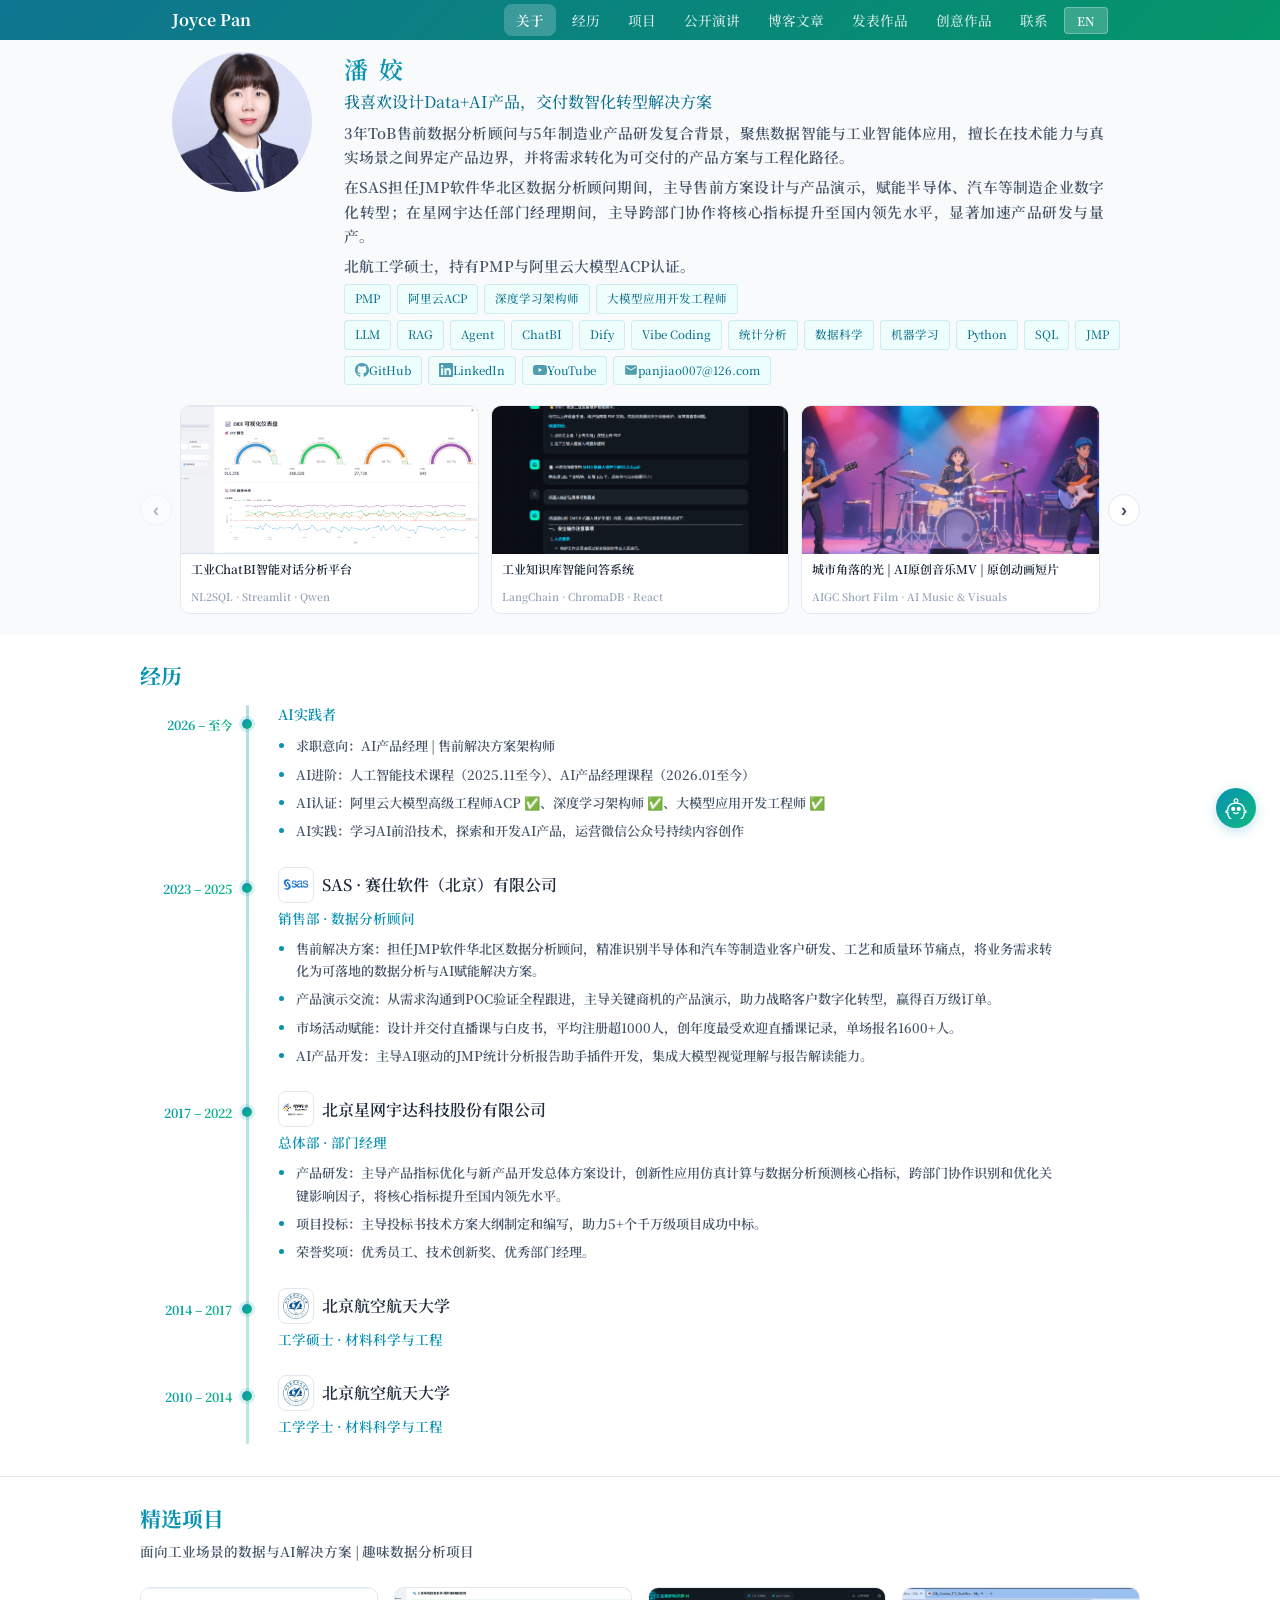
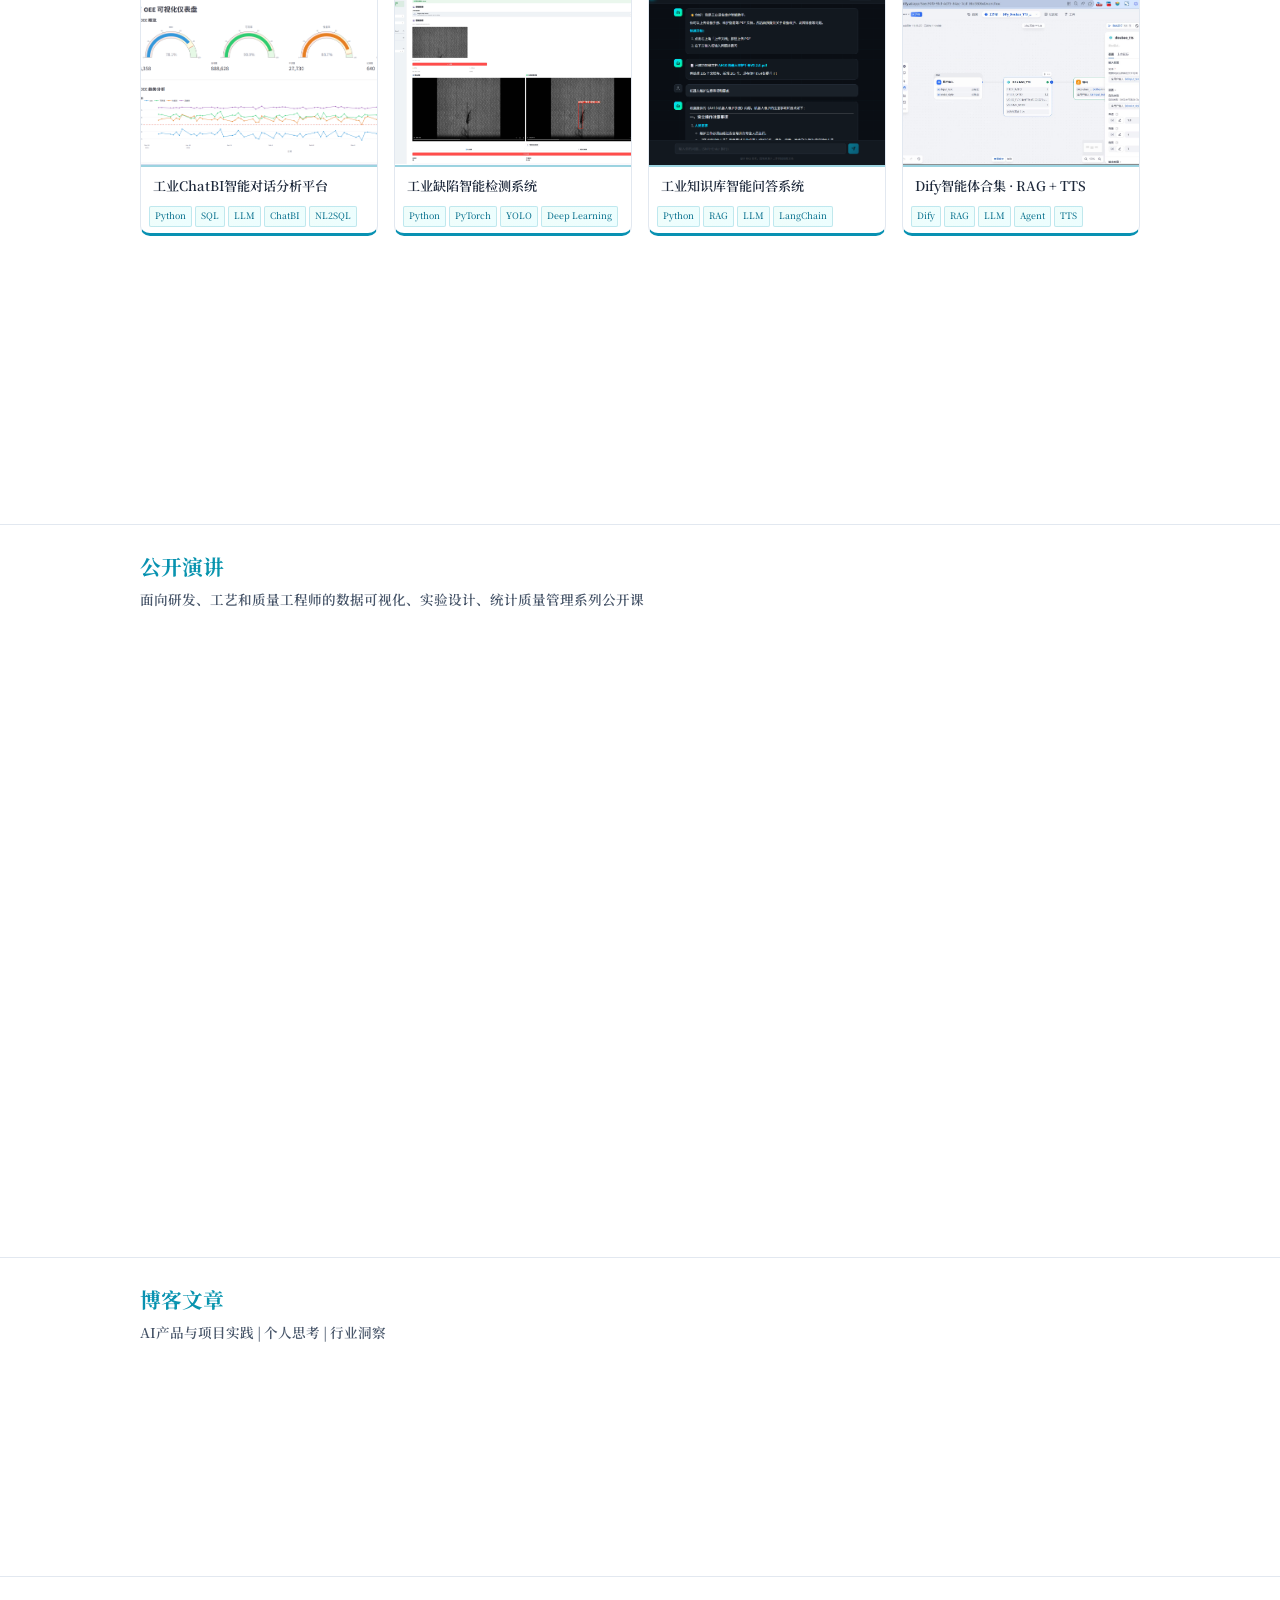
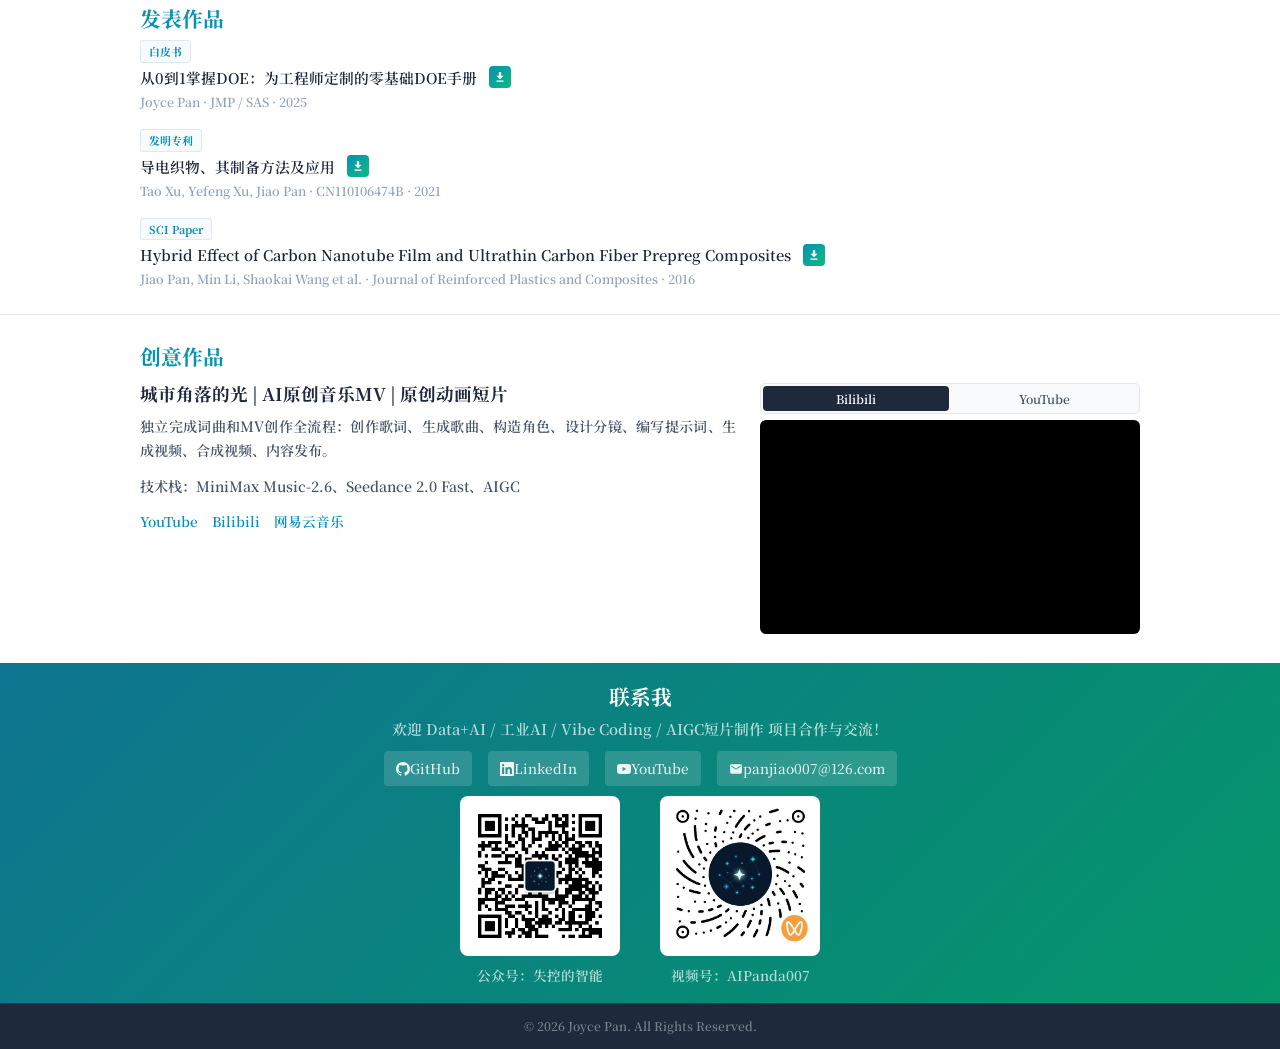
==== index.html @ 64d2dc86 "V5.5" ====
<!DOCTYPE html>
<html lang="zh-CN">
<head>
  <meta charset="UTF-8">
  <meta name="viewport" content="width=device-width, initial-scale=1.0">
  <title>Joyce Pan | Data + AI Portfolio</title>
  <meta name="description" content="Joyce Pan - Data + AI Engineer with expertise in industrial AI, machine learning, deep learning, and LLM applications.">
  <link rel="icon" type="image/svg+xml" href="images/uploads/logos/favicon.svg">
  <link rel="preconnect" href="https://fonts.googleapis.com">
  <link rel="preconnect" href="https://fonts.gstatic.com" crossorigin>
  <link href="https://fonts.googleapis.com/css2?family=Noto+Serif+SC:wght@600;700;900&display=swap" rel="stylesheet">
  <link rel="stylesheet" href="style.css">
</head>
<body>

<!-- ===== NAVIGATION ===== -->
<nav class="nav" id="nav">
  <div class="nav-inner">
    <a href="#" class="nav-logo">Joyce Pan</a>
    <ul class="nav-links" id="navLinks">
      <li><a href="#about" data-en="About" data-zh="关于">About</a></li>
      <li><a href="#experience" data-en="Experience" data-zh="经历">Experience</a></li>
      <li><a href="#projects" data-en="Projects" data-zh="项目">Projects</a></li>
      <li><a href="#talks" data-en="Talks" data-zh="公开演讲">Talks</a></li>
      <li><a href="#blog" data-en="Blog" data-zh="博客文章">Blog</a></li>
      <li><a href="#publications" data-en="Publications" data-zh="发表作品">Publications</a></li>
      <li><a href="#creative" data-en="Creative" data-zh="创意作品">Creative</a></li>
      <li><a href="#contact" data-en="Contact" data-zh="联系">Contact</a></li>
      <li><button class="lang-toggle" id="langToggle" onclick="toggleLang()">EN</button></li>
    </ul>
    <button class="mobile-menu-btn" id="mobileMenuBtn" onclick="toggleMenu()">
      <svg viewBox="0 0 24 24" fill="none" stroke="currentColor" stroke-width="2"><path d="M3 12h18M3 6h18M3 18h18"/></svg>
    </button>
  </div>
</nav>

<!-- ===== HERO ===== -->
<section class="hero" id="about">
  <div class="hero-inner" id="hero-content">
    <!-- Dynamically rendered from data/profile.json -->
  </div>
</section>

<!-- ===== HIGHLIGHT CAROUSEL ===== -->
<section class="carousel-section">
  <div class="carousel-wrapper" id="carousel">
    <button class="carousel-arrow carousel-prev" id="carouselPrev">‹</button>
    <div class="carousel-viewport">
      <div class="carousel-track" id="carouselTrack">
        <!-- Dynamically rendered from data/carousel.json -->
      </div>
    </div>
    <button class="carousel-arrow carousel-next" id="carouselNext">›</button>
  </div>
</section>

<!-- ===== EXPERIENCE ===== -->
<section class="section" id="experience">
  <div class="section-inner">
    <h2 class="section-title fade-in" data-en="Experience" data-zh="经历">Experience</h2>
    <div class="exp-list" id="experience-list">
      <!-- Dynamically rendered from data/experience.json -->
    </div>
  </div>
</section>

<!-- ===== FEATURED PROJECTS ===== -->
<section class="section" id="projects">
  <div class="section-inner">
    <h2 class="section-title fade-in" data-en="Featured Projects" data-zh="精选项目">Featured Projects</h2>
    <p class="section-subtitle fade-in" data-en="Data & AI solutions for industrial applications | Fun data analysis projects" data-zh="面向工业场景的数据与AI解决方案 | 趣味数据分析项目">面向工业场景的数据与AI解决方案 | 趣味数据分析项目</p>

    <div id="projects-grid">
      <!-- Dynamically rendered from data/projects.json -->
    </div>
  </div>
</section>

<!-- ===== TALKS ===== -->
<section class="section" id="talks">
  <div class="section-inner">
    <h2 class="section-title fade-in" data-en="Talks & Webinars" data-zh="公开演讲">Talks &amp; Webinars</h2>
    <p class="section-subtitle fade-in" data-en="DOE & SQM webinar series for R&D, process and quality engineers" data-zh="面向研发、工艺和质量工程师的数据可视化、实验设计、统计质量管理系列公开课">DOE &amp; SQM webinar series for R&D, process and quality engineers</p>

    <div id="talks-grid">
      <!-- Dynamically rendered from data/talks.json -->
    </div>
  </div>
</section>

<!-- ===== BLOG ===== -->
<section class="section" id="blog">
  <div class="section-inner">
    <h2 class="section-title fade-in" data-en="Blog & Articles" data-zh="博客文章">Blog &amp; Articles</h2>
    <p class="section-subtitle fade-in" data-en="AI product/project practice, personal reflections and industry insights" data-zh="AI产品与项目实践 | 个人思考 | 行业洞察">AI产品与项目实践 | 个人思考 | 行业洞察</p>

    <div id="blogs-grid">
      <!-- Dynamically rendered from data/blogs.json -->
    </div>
  </div>
</section>

<!-- ===== PUBLICATIONS ===== -->
<section class="section" id="publications">
  <div class="section-inner">
    <h2 class="section-title fade-in" data-en="Publications" data-zh="发表作品">Publications</h2>
    <div class="pub-list fade-in">
      <div class="pub-item">
        <span class="pub-type" data-en="White Paper" data-zh="白皮书">White Paper</span>
        <div class="pub-title-row">
          <a href="https://www.jmp.com/zh-hans/resources/white-papers/doe-from-zero-for-engineers" target="_blank" data-en="DOE Zero-to-One Guide for Engineers" data-zh="从0到1掌握DOE：为工程师定制的零基础DOE手册">DOE Zero-to-One Guide for Engineers</a>
          <a href="publications/工程师的DOE零基础指南-实验设计赋能研发创新与工艺优化.pdf" download class="pub-download" title="Download PDF"><svg viewBox="0 0 24 24" width="14" height="14" fill="currentColor"><path d="M12 16l-6-6h4V4h4v6h4l-6 6zm-6 2h12v2H6v-2z"/></svg></a>
        </div>
        <span class="pub-meta">Joyce Pan &middot; JMP / SAS &middot; 2025</span>
      </div>
      <div class="pub-item">
        <span class="pub-type" data-en="Invention Patent" data-zh="发明专利">Invention Patent</span>
        <div class="pub-title-row">
          <a href="https://patents.google.com/patent/CN110106474B/en" target="_blank" data-en="Conductive Fabric, Preparation Method and Application" data-zh="导电织物、其制备方法及应用">Conductive Fabric, Preparation Method and Application</a>
          <a href="publications/导电织物专利-2019104980463-CN 110106474 B .pdf" download class="pub-download" title="Download PDF"><svg viewBox="0 0 24 24" width="14" height="14" fill="currentColor"><path d="M12 16l-6-6h4V4h4v6h4l-6 6zm-6 2h12v2H6v-2z"/></svg></a>
        </div>
        <span class="pub-meta">Tao Xu, Yefeng Xu, Jiao Pan &middot; CN110106474B &middot; 2021</span>
      </div>
      <div class="pub-item">
        <span class="pub-type">SCI Paper</span>
        <div class="pub-title-row">
          <a href="https://journals.sagepub.com/doi/10.1177/0731684416684020" target="_blank">Hybrid Effect of Carbon Nanotube Film and Ultrathin Carbon Fiber Prepreg Composites</a>
          <a href="publications/Hybrid effect of carbon nanotube film and ultrathin carbon fiber prepreg composites.pdf" download class="pub-download" title="Download PDF"><svg viewBox="0 0 24 24" width="14" height="14" fill="currentColor"><path d="M12 16l-6-6h4V4h4v6h4l-6 6zm-6 2h12v2H6v-2z"/></svg></a>
        </div>
        <span class="pub-meta">Jiao Pan, Min Li, Shaokai Wang et al. &middot; Journal of Reinforced Plastics and Composites &middot; 2016</span>
      </div>
    </div>
  </div>
</section>

<!-- ===== CREATIVE ===== -->
<section class="section" id="creative">
  <div class="section-inner">
    <h2 class="section-title fade-in" data-en="Creative Work" data-zh="创意作品">Creative Work</h2>
    <div class="creative-card fade-in">
      <div class="creative-text">
        <h3 data-en="Light Everywhere | AIGC Original Short Film" data-zh="城市角落的光 | AI原创音乐MV | 原创动画短片">Light Everywhere | AIGC Original Short Film</h3>
        <p data-en="Independently completed the entire songwriting and music video production pipeline: lyrics creation, song generation, character design, storyboard, prompt engineering, video generation, compositing, and publishing." data-zh="独立完成词曲和MV创作全流程：创作歌词、生成歌曲、构造角色、设计分镜、编写提示词、生成视频、合成视频、内容发布。">Independently completed the entire songwriting and music video production pipeline: lyrics creation, song generation, character design, storyboard, prompt engineering, video generation, compositing, and publishing.</p>
        <p class="creative-tech" data-en="Tech: MiniMax Music-2.6, Seedance 2.0 Fast, AIGC" data-zh="技术栈：MiniMax Music-2.6、Seedance 2.0 Fast、AIGC">Tech: MiniMax Music-2.6, Seedance 2.0 Fast, AIGC</p>
        <div class="creative-links">
          <a href="https://www.youtube.com/watch?v=OMIchR2C6qs" target="_blank">YouTube</a>
          <a href="https://www.bilibili.com/video/BV1pyofB2Ebe/" target="_blank">Bilibili</a>
          <a href="https://music.163.com/#/song?id=3376108932" target="_blank" data-en="NetEase Music" data-zh="网易云音乐">NetEase Music</a>
        </div>
        <div class="music-player">
          <iframe frameborder="no" border="0" marginwidth="0" marginheight="0" width="330" height="86" src="https://music.163.com/outchain/player?type=2&id=3376108932&auto=0&height=66"></iframe>
        </div>
      </div>
      <div class="creative-video">
        <div class="video-switch">
          <button class="video-switch-btn active" onclick="switchVideo('bilibili')">Bilibili</button>
          <button class="video-switch-btn" onclick="switchVideo('youtube')">YouTube</button>
        </div>
        <div class="video-container" id="videoContainer">
          <iframe id="videoFrame" src="https://player.bilibili.com/player.html?bvid=BV1pyofB2Ebe&autoplay=0" title="Light Everywhere" referrerpolicy="strict-origin-when-cross-origin" allow="accelerometer; autoplay; clipboard-write; encrypted-media; gyroscope; picture-in-picture" allowfullscreen loading="lazy" sandbox="allow-scripts allow-same-origin allow-popups allow-presentation"></iframe>
        </div>
      </div>
    </div>
  </div>
</section>

<!-- ===== CONTACT ===== -->
<section class="contact-section" id="contact">
  <div class="contact-inner fade-in" id="contact-content">
    <!-- Dynamically rendered from data/contact.json -->
  </div>
</section>

<footer class="footer">
  <p>© 2026 Joyce Pan. All Rights Reserved.</p>
</footer>

<!-- Back to Top Button -->
<button class="back-to-top" id="backToTop" onclick="window.scrollTo({top: 0, behavior: 'smooth'})">
  <svg viewBox="0 0 24 24" width="24" height="24" fill="none" stroke="currentColor" stroke-width="2"><path d="M18 15l-6-6-6 6"/></svg>
</button>

<!-- AI Chat Widget -->
<div class="ai-chat-widget" id="aiChatWidget" style="display:none;">
  <button class="ai-chat-toggle" id="aiChatToggle" onclick="toggleAIChat()" title="Ask Joyce's AI Assistant">
    <svg class="ai-icon-open" viewBox="0 0 24 24" width="22" height="22" fill="none" stroke="currentColor" stroke-width="1.5">
      <path d="M12 2a2 2 0 012 2c0 .74-.4 1.39-1 1.73V7h1a7 7 0 017 7v1h1a1 1 0 110 2h-1v1a7 7 0 01-7 7h-1v1a1 1 0 11-2 0v-1h-1a7 7 0 01-7-7v-1H2a1 1 0 110-2h1v-1a7 7 0 017-7h1V5.73c-.6-.34-1-.99-1-1.73a2 2 0 012-2z"/>
      <circle cx="9" cy="13" r="1.5" fill="currentColor"/>
      <circle cx="15" cy="13" r="1.5" fill="currentColor"/>
      <path d="M9 17c.83.67 2 1 3 1s2.17-.33 3-1"/>
    </svg>
    <svg class="ai-icon-close" viewBox="0 0 24 24" width="22" height="22" fill="none" stroke="currentColor" stroke-width="2">
      <path d="M18 6L6 18M6 6l12 12"/>
    </svg>
  </button>
  <div class="ai-chat-window" id="aiChatWindow">
    <div class="ai-chat-header">
      <div class="ai-chat-title">
        <svg viewBox="0 0 24 24" width="20" height="20" fill="none" stroke="currentColor" stroke-width="1.5">
          <path d="M12 2a2 2 0 012 2c0 .74-.4 1.39-1 1.73V7h1a7 7 0 017 7v1h1a1 1 0 110 2h-1v1a7 7 0 01-7 7h-1v1a1 1 0 11-2 0v-1h-1a7 7 0 01-7-7v-1H2a1 1 0 110-2h1v-1a7 7 0 017-7h1V5.73c-.6-.34-1-.99-1-1.73a2 2 0 012-2z"/>
          <circle cx="9" cy="13" r="1.5" fill="currentColor"/>
          <circle cx="15" cy="13" r="1.5" fill="currentColor"/>
          <path d="M9 17c.83.67 2 1 3 1s2.17-.33 3-1"/>
        </svg>
        <span data-en="Joyce's AI Assistant" data-zh="Joyce AI 助手">Joyce AI 助手</span>
      </div>
      <button class="ai-chat-close" onclick="toggleAIChat()">
        <svg viewBox="0 0 24 24" width="18" height="18" fill="none" stroke="currentColor" stroke-width="2">
          <path d="M18 6L6 18M6 6l12 12"/>
        </svg>
      </button>
    </div>
    <div class="ai-chat-body" id="aiChatBody">
      <div class="ai-chat-placeholder" id="aiChatPlaceholder">
        <div class="ai-chat-loading">
          <div class="ai-loading-dots">
            <span></span><span></span><span></span>
          </div>
          <p data-en="Loading AI Assistant..." data-zh="正在加载 AI 助手...">正在加载 AI 助手...</p>
        </div>
      </div>
    </div>
  </div>
</div>

<script src="script.js"></script>
</body>
</html>
---- style.css ----
:root {
  --primary: #0891b2;
  --primary-dark: #0e7490;
  --accent: #10b981;
  --gradient: linear-gradient(135deg, #0891b2 0%, #10b981 100%);
  --gradient-subtle: linear-gradient(135deg, #f0fdfa 0%, #ecfeff 100%);
  --text: #1e293b;
  --text-secondary: #475569;
  --text-light: #94a3b8;
  --bg: #fff;
  --bg-alt: #f8fafc;
  --border: #e2e8f0;
  --radius: 10px;
  --transition: 0.25s ease;
  --max-w: 1000px;
}

* { margin: 0; padding: 0; box-sizing: border-box; }
html { scroll-behavior: smooth; scroll-padding-top: 64px; }
body {
  font-family: 'Noto Serif SC', 'Source Han Serif SC', serif;
  background: var(--bg); color: var(--text); line-height: 1.7;
  -webkit-font-smoothing: antialiased; text-align: justify;
}
:lang(zh), :lang(zh-CN) {
  font-weight: 600;
}

a { color: var(--primary); text-decoration: none; }
a:hover { text-decoration: underline; }

/* ===== NAV ===== */
.nav {
  position: fixed; top: 0; left: 0; right: 0; z-index: 1000;
  background: linear-gradient(135deg, #0e7490 0%, #059669 100%);
  border-bottom: none; transition: var(--transition);
}
.nav.scrolled { box-shadow: 0 2px 12px rgba(0, 0, 0, 0.15); }
.nav-inner {
  max-width: var(--max-w); margin: 0 auto; padding: 0 32px;
  display: flex; align-items: center; justify-content: space-between; height: 40px;
}
.nav-logo { 
  font-size: 1rem; font-weight: 700; text-decoration: none;
  color: #fff;
}
.nav-links { display: flex; align-items: center; gap: 4px; list-style: none; }
.nav-links a {
  text-decoration: none; color: rgba(255,255,255,0.85); font-size: 0.85rem; font-weight: 500;
  padding: 6px 12px; border-radius: 8px; transition: var(--transition);
}
.nav-links a:hover { color: #fff; background: rgba(255,255,255,0.15); }
.nav-links a.active { color: #fff; background: rgba(255,255,255,0.2); font-weight: 600; }
.lang-toggle {
  background: rgba(255,255,255,0.2); color: #fff; border: 1px solid rgba(255,255,255,0.3);
  padding: 4px 12px; border-radius: 4px; cursor: pointer;
  font-size: 0.75rem; font-weight: 600; transition: var(--transition); font-family: inherit;
}
.lang-toggle:hover { background: rgba(255,255,255,0.3); }
.mobile-menu-btn { display: none; background: none; border: none; cursor: pointer; padding: 6px; color: #fff; }
.mobile-menu-btn svg { width: 22px; height: 22px; }

/* ===== HERO ===== */
.hero {
  padding: 52px 24px 16px;
  border-bottom: none;
  background: var(--bg-alt);
  overflow: hidden;
}
.hero-inner {
  max-width: var(--max-w); margin: 0 auto; padding: 0 16px;
  display: flex; gap: 32px; align-items: flex-start;
}
.hero-profile { flex-shrink: 0; }
.hero-photo {
  width: 140px; height: 140px; border-radius: 50%;
  object-fit: cover; object-position: center 25%;
  border: none;
  box-shadow: none;
  margin-left: 16px;
}
.hero-text { flex: 1; min-width: 0; overflow: hidden; }
.hero-text h1 {
  font-size: 1.5rem; font-weight: 600; margin-bottom: 2px; line-height: 1.4;
  letter-spacing: 0.1em; color: var(--primary-dark);
  background: var(--gradient); -webkit-background-clip: text; -webkit-text-fill-color: transparent; background-clip: text;
}
.hero-tagline {
  font-size: 1rem; color: var(--primary-dark); margin-bottom: 6px; font-weight: 500;
}
.hero-bio {
  max-width: 760px; text-align: justify;
}
.hero-bio p {
  font-size: 0.92rem; color: var(--text-secondary); margin-bottom: 6px; line-height: 1.65;
}
.hero-badges { display: flex; flex-wrap: wrap; gap: 6px; margin-bottom: 6px; }
.badge {
  background: var(--gradient-subtle); border: 1px solid rgba(8, 145, 178, 0.15);
  padding: 4px 10px; border-radius: 4px;
  font-size: 0.72rem; font-weight: 500; color: var(--primary-dark);
}
.hero-links {
  display: flex; gap: 6px; flex-wrap: wrap;
}
.hero-links a {
  font-size: 0.72rem; font-weight: 500; color: var(--primary-dark);
  text-decoration: none; padding: 4px 10px; border-radius: 4px;
  background: var(--gradient-subtle); border: 1px solid rgba(8, 145, 178, 0.15);
  transition: var(--transition); display: inline-flex; align-items: center;
}
.hero-links a:hover { color: #fff; background: var(--gradient); border-color: transparent; text-decoration: none; }
.hero-links a svg { opacity: 0.7; }
.hero-links a:hover svg { opacity: 1; }
.hero-skills { display: flex; flex-wrap: wrap; gap: 6px; margin-bottom: 6px; align-items: center; }
.hero-skill {
  background: var(--gradient-subtle); border: 1px solid rgba(8, 145, 178, 0.15);
  padding: 4px 10px; border-radius: 4px;
  font-size: 0.72rem; font-weight: 500; color: var(--primary-dark);
}
/* ===== PROJECT SKILLS ===== */
.project-skills {
  display: flex; flex-wrap: wrap; gap: 3px;
  padding: 0 8px 6px;
}
.project-skill {
  background: var(--gradient-subtle); border: 1px solid rgba(8, 145, 178, 0.2);
  padding: 2px 5px; border-radius: 2px;
  font-size: 0.55rem; font-weight: 500; color: var(--primary-dark);
  transition: var(--transition); white-space: nowrap;
}
.photo-card:hover .project-skill {
  border-color: var(--primary); background: rgba(8, 145, 178, 0.12);
}
.project-skill.talk-type {
  background: var(--primary); color: #fff; border-color: var(--primary);
}
.photo-card:hover .project-skill.talk-type {
  background: var(--accent); border-color: var(--accent);
}

/* ===== CAROUSEL (grid) ===== */
.carousel-section {
  background: var(--bg-alt);
  padding: 4px 24px 20px;
  border: none;
}
.carousel-wrapper {
  max-width: var(--max-w); margin: 0 auto; position: relative; 
  display: flex; align-items: center; gap: 8px;
}
.carousel-viewport {
  flex: 1; overflow: hidden;
}
.carousel-track {
  display: flex; gap: 12px; transition: transform 0.3s ease;
}
.carousel-card {
  flex: 0 0 calc((100% - 24px) / 3); min-width: 0;
  border-radius: var(--radius); overflow: hidden;
  border: 1px solid var(--border); background: var(--bg);
  text-decoration: none; transition: var(--transition);
}
.carousel-arrow {
  width: 32px; height: 32px; border-radius: 50%; border: 1px solid var(--border);
  background: #fff; color: var(--text-secondary); font-size: 1.2rem;
  cursor: pointer; display: flex; align-items: center; justify-content: center;
  transition: var(--transition); flex-shrink: 0;
}
.carousel-arrow:hover { color: var(--primary); border-color: var(--primary); }
.carousel-card:hover { 
  box-shadow: 0 6px 16px rgba(8, 145, 178, 0.15); 
  transform: translateY(-2px); text-decoration: none;
  border-color: rgba(8, 145, 178, 0.3);
}
.carousel-card img { width: 100%; aspect-ratio: 2/1; object-fit: cover; display: block; background: var(--bg-alt); }
.carousel-label {
  padding: 5px 10px;
}
.carousel-label strong { display: block; font-size: 0.75rem; color: var(--text); margin-bottom: 1px; }
.carousel-label span { font-size: 0.65rem; color: var(--text-light); }
.carousel-nav {
  display: none;
  display: flex; align-items: center; justify-content: center;
  font-size: 1.1rem; color: var(--text); z-index: 2;
  transition: var(--transition); box-shadow: 0 2px 6px rgba(0,0,0,0.06);
}
.carousel-nav:hover { background: var(--bg-alt); }
.carousel-prev { left: 4px; }
.carousel-next { right: 4px; }

/* ===== SECTIONS ===== */
.section { padding: 24px 24px; }
.section + .section { border-top: 1px solid var(--border); }
.section-inner { max-width: var(--max-w); margin: 0 auto; }
.section-title { 
  font-size: 1.3rem; font-weight: 700; margin-bottom: 4px;
  background: var(--gradient); -webkit-background-clip: text; -webkit-text-fill-color: transparent; background-clip: text;
}
.section-subtitle { color: var(--text-secondary); font-size: 0.85rem; margin-bottom: 24px; }
.subsection-title {
  font-size: 1.1rem; font-weight: 700; margin: 24px 0 16px;
  padding-top: 16px; border-top: 1px solid var(--border);
  background: var(--gradient); -webkit-background-clip: text; -webkit-text-fill-color: transparent; background-clip: text;
}
.section-inner > .subsection-title:first-child {
  margin-top: 0; padding-top: 0; border-top: none;
}

/* ===== SKILLS (Card Groups) ===== */
.skills-grid {
  display: grid; grid-template-columns: repeat(2, 1fr); gap: 16px;
}
.skill-card {
  background: var(--bg); border-radius: var(--radius); padding: 16px;
  border: 1px solid var(--border); position: relative; overflow: hidden;
  transition: var(--transition);
}
.skill-card::before {
  content: ''; position: absolute; top: 0; left: 0; right: 0; height: 3px;
  background: var(--gradient);
}
.skill-card:hover {
  border-color: rgba(8, 145, 178, 0.3);
  box-shadow: 0 4px 16px rgba(8, 145, 178, 0.1);
}
.skill-card-title {
  font-size: 0.85rem; font-weight: 700; color: var(--primary-dark);
  margin-bottom: 10px; display: flex; align-items: center; gap: 8px;
}
.skill-card-title::before {
  content: attr(data-icon); font-size: 1rem;
}
.skill-card-tags { display: flex; flex-wrap: wrap; gap: 6px; }
.skill-card-tag {
  background: var(--gradient-subtle); border: 1px solid rgba(8, 145, 178, 0.12);
  padding: 3px 10px; border-radius: 4px;
  font-size: 0.73rem; font-weight: 500; color: var(--text);
  transition: var(--transition);
}
.skill-card-tag:hover {
  border-color: var(--primary); background: rgba(8, 145, 178, 0.08);
}

/* Legacy skills-inline (keep for compatibility) */
.skills-inline { display: flex; flex-direction: column; gap: 12px; }
.skill-group { display: flex; flex-wrap: wrap; align-items: flex-start; column-gap: 6px; row-gap: 6px; padding-left: 106px; }
.skill-group-label {
  font-size: 0.8rem; font-weight: 700; color: var(--text-secondary);
  width: 100px; margin-left: -106px; flex-shrink: 0;
}
.skill-tag {
  background: var(--bg-alt); border: 1px solid var(--border);
  padding: 2px 10px; border-radius: 4px;
  font-size: 0.75rem; font-weight: 500; color: var(--text);
}
.skill-break { display: block; flex-basis: 100%; width: 100%; height: 0; }

/* ===== PHOTO GRID (unified: projects, blog, talks) ===== */
.photo-grid {
  display: grid; gap: 16px;
}
.photo-grid-4 { grid-template-columns: repeat(4, 1fr); }
.photo-grid-3 { grid-template-columns: repeat(3, 1fr); }
.photo-grid-6 { grid-template-columns: repeat(6, 1fr); }

.photo-card {
  display: flex; flex-direction: column; text-decoration: none; color: var(--text);
  border-radius: var(--radius); overflow: hidden;
  border: 1px solid var(--border); background: var(--bg);
  transition: var(--transition); height: 100%;
}
.photo-card:hover {
  box-shadow: 0 4px 16px rgba(8, 145, 178, 0.15);
  transform: translateY(-2px); text-decoration: none;
  border-color: rgba(8, 145, 178, 0.3);
}
.photo-card img {
  width: 100%; aspect-ratio: 4/3; object-fit: cover; display: block; background: var(--bg-alt);
  flex-shrink: 0;
}
.photo-card-label {
  padding: 10px 12px; font-size: 0.82rem; font-weight: 600;
  line-height: 1.4; color: var(--text); flex-grow: 1;
}
.project-skills { margin-top: auto; }

/* ===== CARD THEME ACCENTS ===== */
.project-card, .talk-card, .blog-card {
  border-bottom: 3px solid var(--primary);
}
.project-card:hover, .talk-card:hover, .blog-card:hover {
  border-bottom-color: var(--accent);
}
.project-card .photo-card-label,
.talk-card .photo-card-label,
.blog-card .photo-card-label {
  border-top: 2px solid rgba(8, 145, 178, 0.4);
}
.project-card:hover .photo-card-label,
.talk-card:hover .photo-card-label,
.blog-card:hover .photo-card-label {
  border-top-color: rgba(5, 150, 105, 0.6);
}
.blog-card .photo-card-label {
  font-size: 0.72rem; padding: 8px 10px;
}

/* ===== CREATIVE ===== */
.creative-card {
  display: flex; gap: 24px; align-items: center; flex-wrap: wrap;
}
.creative-text { flex: 1; min-width: 240px; }
.creative-text h3 { font-size: 1.1rem; font-weight: 700; margin-bottom: 6px; }
.creative-text p { font-size: 0.88rem; color: var(--text-secondary); margin-bottom: 12px; }
.creative-links { display: flex; gap: 14px; flex-wrap: wrap; }
.creative-links a { font-size: 0.85rem; font-weight: 600; }
.music-player { margin-top: 12px; }
.music-player iframe { border-radius: 8px; max-width: 100%; }
.creative-video { width: 380px; max-width: 100%; flex-shrink: 0; }
.video-switch {
  display: flex; gap: 2px; margin-bottom: 6px;
  background: var(--bg-alt); border-radius: 5px; padding: 2px; border: 1px solid var(--border);
}
.video-switch-btn {
  flex: 1; padding: 4px 12px; border: none; border-radius: 4px;
  background: transparent; color: var(--text-secondary);
  font-size: 0.75rem; font-weight: 600; cursor: pointer; transition: var(--transition); font-family: inherit;
}
.video-switch-btn.active { background: var(--text); color: #fff; }
.video-switch-btn:not(.active):hover { color: var(--primary); }
.video-container { aspect-ratio: 16/9; border-radius: 6px; overflow: hidden; background: #000; }
.video-container iframe { width: 100%; height: 100%; border: none; }
.video-fallback {
  width: 100%; height: 100%; display: flex; flex-direction: column;
  align-items: center; justify-content: center; color: #888; font-size: 0.9rem;
}
.video-fallback a {
  margin-top: 12px; padding: 10px 20px; background: #c00; color: #fff;
  border-radius: 4px; text-decoration: none; font-weight: 600;
}
.video-fallback a:hover { background: #a00; }

/* ===== EXPERIENCE (Timeline Cards) ===== */
.exp-list {
  display: flex; flex-direction: column; gap: 4px;
  position: relative; padding-left: 120px;
}
.exp-list::before {
  content: ''; position: absolute; left: 106px; top: 8px; bottom: 8px; width: 3px;
  background: var(--gradient); border-radius: 2px; opacity: 0.3;
}
.exp-item {
  display: block; position: relative;
  background: transparent; border-radius: var(--radius);
  padding: 6px 18px; border: none;
  transition: var(--transition); max-width: 810px;
}
.exp-item::before {
  content: ''; position: absolute; left: -18px; top: 22px;
  width: 10px; height: 10px; border-radius: 50%;
  background: var(--gradient); box-shadow: 0 0 0 3px rgba(8, 145, 178, 0.15);
}
.exp-item:hover {
  background: rgba(8, 145, 178, 0.03);
}
.exp-period {
  position: absolute; left: -118px; top: 18px; width: 90px;
  font-size: 0.78rem; font-weight: 700; text-align: right;
  background: var(--gradient); -webkit-background-clip: text; -webkit-text-fill-color: transparent; background-clip: text;
}
.exp-body { flex: 1; }
.exp-body h3 { font-size: 1rem; font-weight: 700; margin-bottom: 4px; display: flex; align-items: center; gap: 8px; }
.exp-body h3 a, .exp-body h3 span { color: var(--text); }
.exp-body h3 a:hover { color: var(--primary); text-decoration: none; }
.company-logo { 
  width: 36px; height: 36px; object-fit: contain; border-radius: 8px; flex-shrink: 0;
  background: var(--bg); padding: 4px; border: 1px solid var(--border);
}
.exp-role { font-size: 0.85rem; color: var(--primary); font-weight: 600; margin-bottom: 8px; }
.exp-status { 
  font-size: 0.88rem; color: var(--primary); font-weight: 600; margin-bottom: 8px;
}
.exp-body ul { list-style: disc; padding-left: 18px; margin: 8px 0; }
.exp-body li {
  margin-bottom: 6px;
  font-size: 0.82rem; color: var(--text-secondary); line-height: 1.7;
  text-align: justify;
}
.exp-body li::marker { color: var(--primary); }
.exp-note { 
  font-size: 0.8rem; color: var(--text-secondary); margin-top: 4px;
  padding: 4px 10px; background: var(--gradient-subtle); border-radius: 4px; display: inline-block;
}

/* ===== EDUCATION (Compact Cards) ===== */
.edu-grid {
  display: grid; grid-template-columns: repeat(2, 1fr); gap: 16px;
}
.edu-card {
  background: var(--bg); border-radius: var(--radius); padding: 16px;
  border: 1px solid var(--border); transition: var(--transition);
  display: flex; gap: 12px; align-items: flex-start;
}
.edu-card:hover {
  border-color: rgba(8, 145, 178, 0.4);
  box-shadow: 0 4px 16px rgba(8, 145, 178, 0.1);
}
.edu-logo {
  width: 44px; height: 44px; object-fit: contain; border-radius: 8px; flex-shrink: 0;
  background: var(--bg-alt); padding: 6px;
}
.edu-info { flex: 1; }
.edu-info h4 { font-size: 0.92rem; font-weight: 700; margin-bottom: 2px; }
.edu-info h4 a { color: var(--text); }
.edu-info h4 a:hover { color: var(--primary); text-decoration: none; }
.edu-degree { font-size: 0.8rem; color: var(--primary); font-weight: 600; margin-bottom: 4px; }
.edu-period { font-size: 0.72rem; color: var(--text-light); margin-bottom: 4px; }
.edu-honor {
  font-size: 0.72rem; color: var(--accent); font-weight: 600;
  background: rgba(16, 185, 129, 0.1); padding: 2px 8px; border-radius: 3px; display: inline-block;
}

/* ===== CERTIFICATIONS (Grouped Cards) ===== */
.cert-section { display: flex; flex-direction: column; gap: 16px; }
.cert-group {
  background: var(--bg); border-radius: var(--radius); padding: 16px;
  border: 1px solid var(--border);
}
.cert-group-header {
  display: flex; align-items: center; gap: 8px; margin-bottom: 12px;
  padding-bottom: 8px; border-bottom: 1px solid var(--border);
}
.cert-group-icon {
  width: 28px; height: 28px; border-radius: 6px;
  background: var(--gradient); display: flex; align-items: center; justify-content: center;
  font-size: 0.9rem;
}
.cert-group-title { font-size: 0.85rem; font-weight: 700; color: var(--text); }
.cert-tags { display: flex; flex-wrap: wrap; gap: 8px; }
.cert-tag {
  display: inline-flex; align-items: center; gap: 4px;
  padding: 5px 12px; border-radius: 6px;
  background: var(--gradient-subtle); border: 1px solid rgba(8, 145, 178, 0.15);
  font-size: 0.78rem; color: var(--text); text-decoration: none; transition: var(--transition);
}
.cert-tag:hover { 
  border-color: var(--primary); background: rgba(8, 145, 178, 0.08); 
  text-decoration: none; transform: translateY(-1px);
}
.cert-tag strong { font-weight: 700; color: var(--primary); }
.cert-tag .cert-issuer { color: var(--text-light); font-size: 0.72rem; }

/* Compact certifications */
.cert-compact {
  display: flex; flex-wrap: wrap; gap: 8px;
}
.cert-compact a {
  display: inline-block; padding: 4px 12px; border-radius: 4px;
  background: var(--gradient-subtle); border: 1px solid rgba(8, 145, 178, 0.15);
  font-size: 0.78rem; font-weight: 500; color: var(--text);
  text-decoration: none; transition: var(--transition);
}
.cert-compact a:hover { 
  border-color: var(--primary); background: rgba(8, 145, 178, 0.08); 
  text-decoration: none; 
}

/* Compact skills */
.skills-compact {
  display: flex; flex-wrap: wrap; gap: 6px;
}
.skills-compact .skill-tag {
  background: var(--bg-alt); border: 1px solid var(--border);
  padding: 3px 10px; border-radius: 4px;
  font-size: 0.75rem; font-weight: 500; color: var(--text);
}

/* ===== PUBLICATIONS ===== */
.pub-list { display: flex; flex-direction: column; gap: 16px; }
.pub-item { display: flex; flex-direction: column; gap: 2px; }
.pub-title-row { display: flex; align-items: center; gap: 6px; }
.pub-type {
  display: inline-block; background: var(--bg-alt); border: 1px solid var(--border);
  padding: 1px 8px; border-radius: 3px; font-size: 0.68rem; font-weight: 700;
  color: var(--primary); width: fit-content;
}
.pub-item a { font-size: 0.92rem; font-weight: 600; color: var(--text); }
.pub-item a:hover { color: var(--primary); }
.pub-meta { font-size: 0.78rem; color: var(--text-light); }
.pub-download {
  display: inline-flex; align-items: center; justify-content: center;
  width: 22px; height: 22px; margin-left: 6px;
  background: var(--gradient); color: #fff !important;
  border-radius: 4px; text-decoration: none;
}
.pub-download:hover { opacity: 0.85; color: #fff !important; text-decoration: none; }
.pub-download svg { flex-shrink: 0; }

/* ===== CONTACT ===== */
.contact-section {
  background: linear-gradient(135deg, #0e7490 0%, #059669 100%); color: #fff; padding: 16px 24px;
}
.contact-inner { max-width: var(--max-w); margin: 0 auto; text-align: center; }
.contact-inner h2 { font-size: 1.3rem; font-weight: 700; margin-bottom: 2px; color: #fff; }
.contact-inner > p { font-size: 0.92rem; opacity: 0.7; margin-bottom: 10px; }
.contact-links { display: flex; justify-content: center; gap: 16px; flex-wrap: wrap; margin-bottom: 10px; }
.contact-links a { color: rgba(255,255,255,0.9); font-size: 0.85rem; font-weight: 500; text-decoration: none; padding: 6px 12px; border-radius: 4px; background: rgba(255,255,255,0.15); display: inline-flex; align-items: center; transition: var(--transition); }
.contact-links a:hover { background: rgba(255,255,255,0.25); color: #fff; text-decoration: none; }

.qrcode-section { display: flex; justify-content: center; gap: 40px; flex-wrap: wrap; }
.qrcode-card { display: flex; flex-direction: column; align-items: center; gap: 8px; }
.qrcode-card img {
  width: 160px; height: 160px; object-fit: contain; border-radius: 8px;
  background: #fff; padding: 8px;
}
.qrcode-card span { font-size: 0.85rem; opacity: 0.7; }

.footer {
  background: var(--text); color: rgba(255,255,255,0.4);
  text-align: center; padding: 12px 24px; font-size: 0.75rem;
  border-top: 1px solid rgba(255,255,255,0.08);
}

/* Back to Top Button */
.back-to-top {
  position: fixed; bottom: 24px; right: 24px; z-index: 999;
  width: 40px; height: 40px; border-radius: 50%;
  background: var(--gradient); color: #fff; border: none;
  cursor: pointer; display: flex; align-items: center; justify-content: center;
  box-shadow: 0 3px 12px rgba(8, 145, 178, 0.25);
  opacity: 0; visibility: hidden; transform: translateY(10px);
  transition: var(--transition);
}
.back-to-top.visible { opacity: 1; visibility: visible; transform: translateY(0); }
.back-to-top:hover { transform: translateY(-2px); box-shadow: 0 5px 16px rgba(8, 145, 178, 0.35); }

/* ===== ANIMATE ===== */
.fade-in { opacity: 0; transform: translateY(12px); transition: opacity 0.5s ease, transform 0.5s ease; }
.fade-in.visible { opacity: 1; transform: translateY(0); }

/* ===== RESPONSIVE ===== */
@media (max-width: 768px) {
  .nav-links {
    display: none; position: absolute; top: 40px; left: 0; right: 0;
    background: linear-gradient(135deg, #0e7490 0%, #059669 100%);
    flex-direction: column; padding: 12px 20px;
    border-bottom: none; box-shadow: 0 4px 16px rgba(0,0,0,0.15);
  }
  .nav-links.open { display: flex; }
  .mobile-menu-btn { display: block; }

  .hero-inner { flex-direction: column; gap: 20px; align-items: center; text-align: center; }
  .hero-links, .hero-badges, .hero-skills { justify-content: center; }
  .hero { padding: 68px 16px 32px; }

  .carousel-track { grid-template-columns: 1fr; gap: 12px; }

  .section { padding: 36px 16px; }
  .section-title { font-size: 1.25rem; }

  .photo-grid-4 { grid-template-columns: repeat(2, 1fr); }
  .photo-grid-3 { grid-template-columns: 1fr; }
  .photo-grid-6 { grid-template-columns: repeat(3, 1fr); }

  .creative-card { flex-direction: column; }
  .creative-video { width: 100%; }

  .exp-list { padding-left: 20px; }
  .exp-list::before { left: 6px; }
  .exp-item { padding: 14px 16px; }
  .exp-item::before { left: -18px; top: 18px; width: 8px; height: 8px; }
  .exp-period { 
    position: static; width: auto; text-align: left; 
    margin-bottom: 8px; display: block;
  }
  
  .edu-grid { grid-template-columns: 1fr; }
  .skills-grid { grid-template-columns: 1fr; }
  .cert-group { padding: 14px; }
}

/* ===== AI CHAT WIDGET ===== */
.ai-chat-widget {
  position: fixed;
  bottom: 72px;
  right: 24px;
  z-index: 1001;
  font-family: -apple-system, BlinkMacSystemFont, 'Segoe UI', Roboto, sans-serif;
}

.ai-chat-toggle {
  width: 40px;
  height: 40px;
  border-radius: 50%;
  border: none;
  background: var(--gradient);
  color: #fff;
  cursor: pointer;
  display: flex;
  align-items: center;
  justify-content: center;
  box-shadow: 0 3px 12px rgba(8, 145, 178, 0.25);
  transition: all 0.3s ease;
  position: relative;
}

.ai-chat-toggle::before {
  content: '';
  position: absolute;
  inset: -3px;
  border-radius: 50%;
  background: var(--gradient);
  opacity: 0;
  z-index: -1;
  animation: ai-pulse 2s infinite;
}

@keyframes ai-pulse {
  0%, 100% { transform: scale(1); opacity: 0; }
  50% { transform: scale(1.15); opacity: 0.3; }
}

.ai-chat-toggle:hover {
  transform: scale(1.08);
  box-shadow: 0 6px 28px rgba(8, 145, 178, 0.5);
}

.ai-chat-toggle:hover::before {
  animation: none;
  opacity: 0;
}

.ai-chat-toggle .ai-icon-close {
  display: none;
}

.ai-chat-widget.open .ai-chat-toggle .ai-icon-open {
  display: none;
}

.ai-chat-widget.open .ai-chat-toggle .ai-icon-close {
  display: block;
}

.ai-chat-widget.open .ai-chat-toggle::before {
  animation: none;
}

.ai-chat-window {
  position: absolute;
  bottom: 72px;
  right: 0;
  width: 400px;
  height: 560px;
  max-height: calc(100vh - 140px);
  background: #fff;
  border-radius: 16px;
  box-shadow: 0 8px 40px rgba(0, 0, 0, 0.18);
  display: flex;
  flex-direction: column;
  overflow: hidden;
  opacity: 0;
  visibility: hidden;
  transform: translateY(20px) scale(0.95);
  transition: all 0.3s ease;
}

.ai-chat-widget.open .ai-chat-window {
  opacity: 1;
  visibility: visible;
  transform: translateY(0) scale(1);
}

.ai-chat-header {
  background: var(--gradient);
  color: #fff;
  padding: 14px 16px;
  display: flex;
  align-items: center;
  justify-content: space-between;
  flex-shrink: 0;
}

.ai-chat-title {
  display: flex;
  align-items: center;
  gap: 10px;
  font-size: 0.95rem;
  font-weight: 600;
}

.ai-chat-close {
  background: rgba(255, 255, 255, 0.2);
  border: none;
  border-radius: 6px;
  width: 32px;
  height: 32px;
  display: flex;
  align-items: center;
  justify-content: center;
  cursor: pointer;
  color: #fff;
  transition: background 0.2s ease;
}

.ai-chat-close:hover {
  background: rgba(255, 255, 255, 0.3);
}

.ai-chat-body {
  flex: 1;
  overflow: hidden;
  position: relative;
  background: #f8fafc;
}

.ai-chat-body iframe {
  width: 100%;
  height: 100%;
  border: none;
}

.ai-chat-placeholder {
  position: absolute;
  inset: 0;
  display: flex;
  align-items: center;
  justify-content: center;
  background: #f8fafc;
}

.ai-chat-loading {
  text-align: center;
  color: var(--text-secondary);
}

.ai-loading-dots {
  display: flex;
  gap: 6px;
  justify-content: center;
  margin-bottom: 12px;
}

.ai-loading-dots span {
  width: 10px;
  height: 10px;
  border-radius: 50%;
  background: var(--primary);
  animation: ai-dot-bounce 1.4s infinite ease-in-out both;
}

.ai-loading-dots span:nth-child(1) { animation-delay: -0.32s; }
.ai-loading-dots span:nth-child(2) { animation-delay: -0.16s; }
.ai-loading-dots span:nth-child(3) { animation-delay: 0s; }

@keyframes ai-dot-bounce {
  0%, 80%, 100% { transform: scale(0.6); opacity: 0.4; }
  40% { transform: scale(1); opacity: 1; }
}

.ai-chat-loading p {
  font-size: 0.88rem;
  margin: 0;
}

.ai-chat-error {
  text-align: center;
  padding: 40px 24px;
  color: var(--text-secondary);
}

.ai-chat-error svg {
  margin-bottom: 16px;
  color: var(--text-light);
}

.ai-chat-error p {
  font-size: 0.9rem;
  margin-bottom: 16px;
}

.ai-chat-error a {
  display: inline-block;
  padding: 10px 20px;
  background: var(--gradient);
  color: #fff;
  border-radius: 8px;
  text-decoration: none;
  font-weight: 600;
  font-size: 0.88rem;
  transition: all 0.2s ease;
}

.ai-chat-error a:hover {
  transform: translateY(-1px);
  box-shadow: 0 4px 12px rgba(8, 145, 178, 0.3);
  text-decoration: none;
}

.ai-chat-footer a {
  color: var(--primary);
  font-weight: 600;
  text-decoration: none;
}

.ai-chat-footer a:hover {
  text-decoration: underline;
}

/* Mobile responsive */
@media (max-width: 768px) {
  .ai-chat-widget {
    right: 16px;
    bottom: 64px;
  }

  .ai-chat-toggle {
    width: 36px;
    height: 36px;
  }

  .ai-chat-window {
    position: fixed;
    bottom: 0;
    right: 0;
    left: 0;
    width: 100%;
    height: calc(100vh - 60px);
    max-height: none;
    border-radius: 16px 16px 0 0;
  }

  .ai-chat-widget.open .ai-chat-toggle {
    position: fixed;
    bottom: calc(100vh - 52px);
    right: 16px;
  }
}
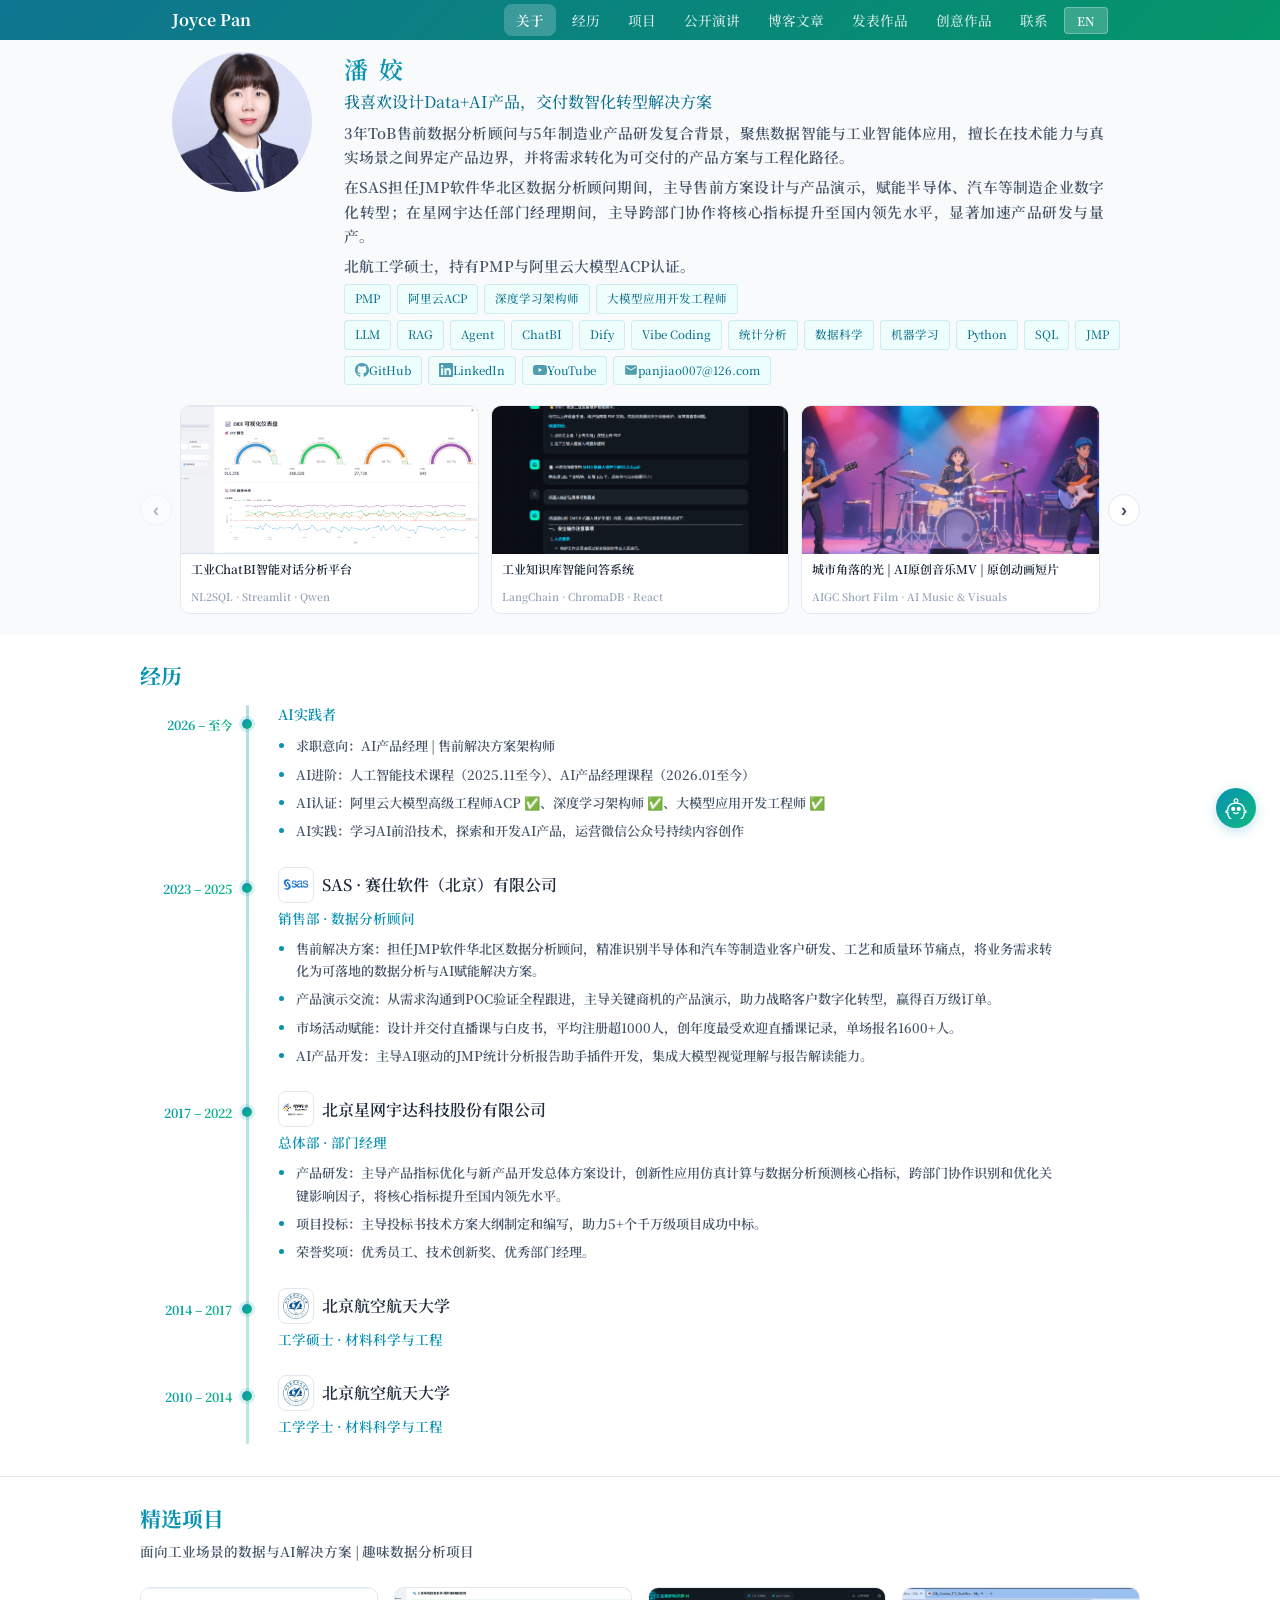
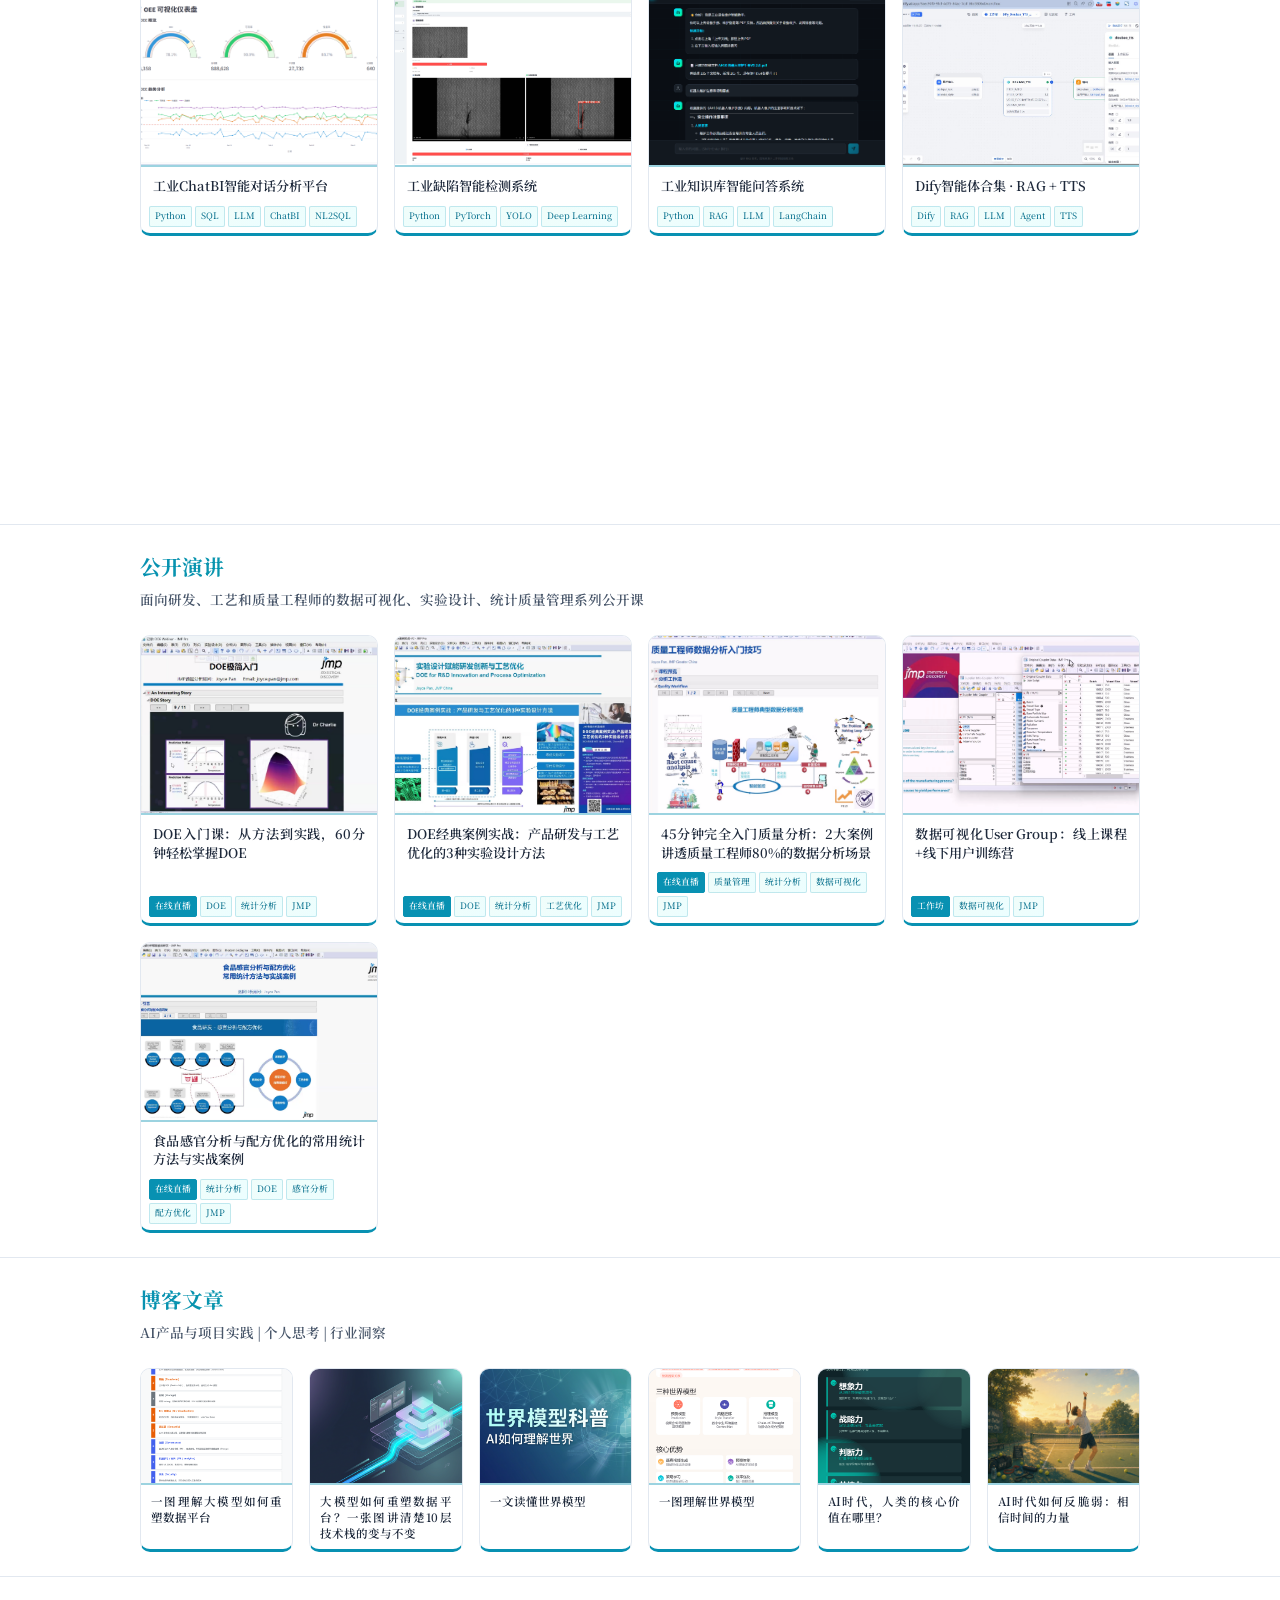
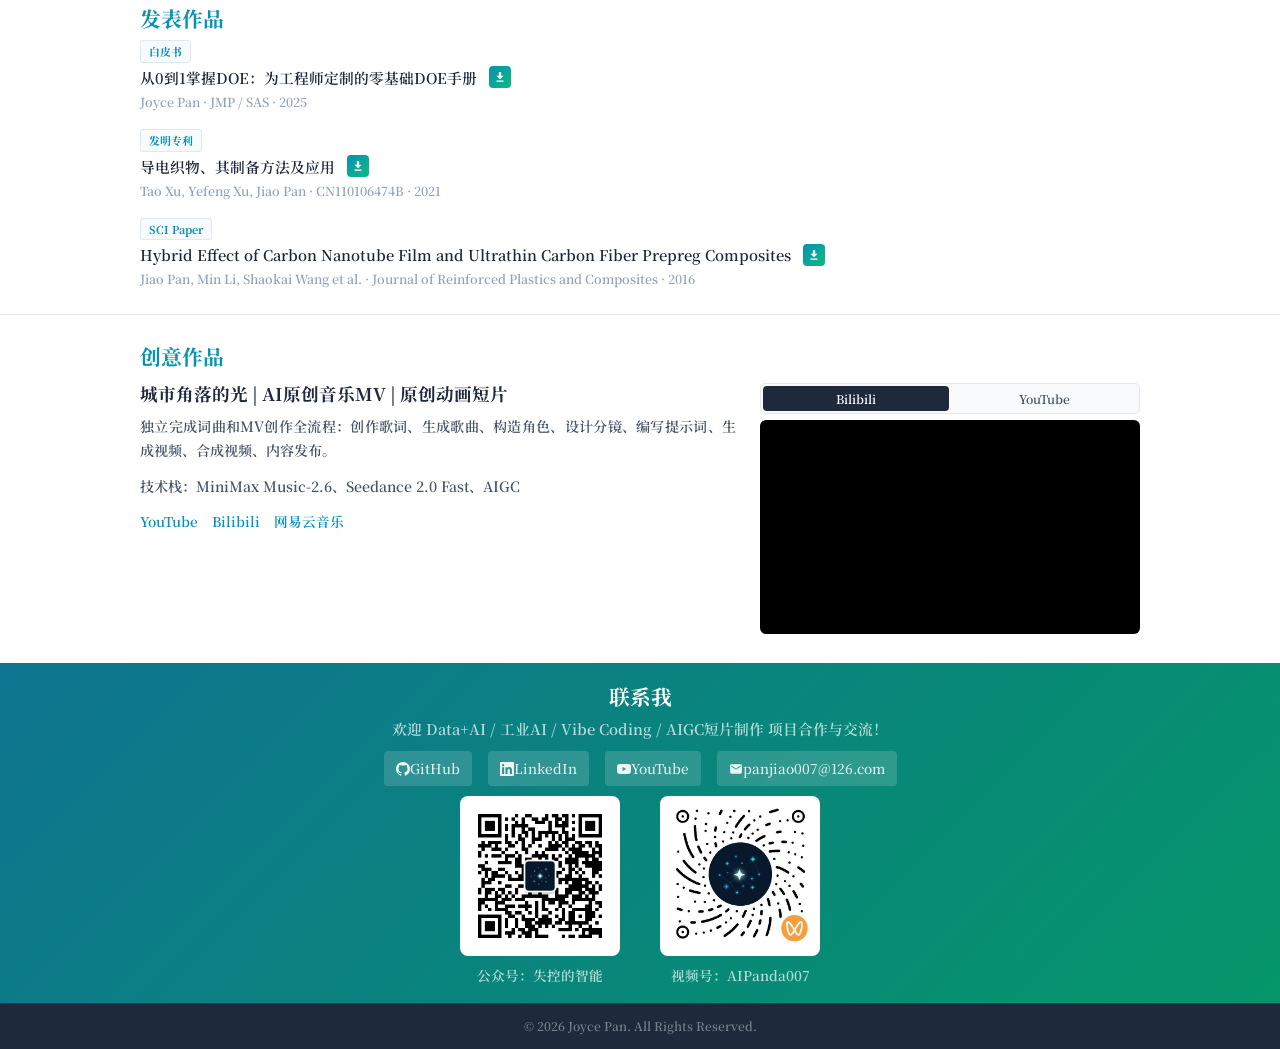
==== commit cf9a0f44: "V5.7" ====
--- a/index.html
+++ b/index.html
@@ -202,7 +202,7 @@
           <circle cx="15" cy="13" r="1.5" fill="currentColor"/>
           <path d="M9 17c.83.67 2 1 3 1s2.17-.33 3-1"/>
         </svg>
-        <span data-en="Joyce's AI Assistant" data-zh="Joyce AI 助手">Joyce AI 助手</span>
+        <span data-en="Joyce's AI Assistant" data-zh="Joyce的AI助手">Joyce的AI助手</span>
       </div>
       <button class="ai-chat-close" onclick="toggleAIChat()">
         <svg viewBox="0 0 24 24" width="18" height="18" fill="none" stroke="currentColor" stroke-width="2">
@@ -211,6 +211,21 @@
       </button>
     </div>
     <div class="ai-chat-body" id="aiChatBody">
+      <!-- 自定义聊天界面 (proxy 模式) -->
+      <div class="ai-chat-messages" id="aiChatMessages" style="display:none;">
+        <div class="ai-message ai-message-bot">
+          <div class="ai-message-avatar">
+            <svg viewBox="0 0 24 24" width="18" height="18" fill="none" stroke="currentColor" stroke-width="1.5">
+              <path d="M12 2a2 2 0 012 2c0 .74-.4 1.39-1 1.73V7h1a7 7 0 017 7v1h1a1 1 0 110 2h-1v1a7 7 0 01-7 7h-1v1a1 1 0 11-2 0v-1h-1a7 7 0 01-7-7v-1H2a1 1 0 110-2h1v-1a7 7 0 017-7h1V5.73c-.6-.34-1-.99-1-1.73a2 2 0 012-2z"/>
+              <circle cx="9" cy="13" r="1.5" fill="currentColor"/>
+              <circle cx="15" cy="13" r="1.5" fill="currentColor"/>
+              <path d="M9 17c.83.67 2 1 3 1s2.17-.33 3-1"/>
+            </svg>
+          </div>
+          <div class="ai-message-content" data-en="Hi! I'm Joyce's AI Assistant. Ask me about Joyce's background, projects, or articles!" data-zh="你好！我是Joyce的AI助手，可以帮你了解Joyce的背景、项目或文章！">你好！我是Joyce的AI助手，可以帮你了解Joyce的背景、项目或文章！</div>
+        </div>
+      </div>
+      <!-- iframe 占位符 -->
       <div class="ai-chat-placeholder" id="aiChatPlaceholder">
         <div class="ai-chat-loading">
           <div class="ai-loading-dots">
@@ -220,6 +235,15 @@
         </div>
       </div>
     </div>
+    <!-- 自定义输入框 (proxy 模式) -->
+    <div class="ai-chat-input-wrapper" id="aiChatInputWrapper" style="display:none;">
+      <input type="text" class="ai-chat-input" id="aiChatInput" data-en="Ask about Joyce..." data-zh="询问关于 Joyce 的问题..." placeholder="询问关于 Joyce 的问题..." />
+      <button class="ai-chat-send" id="aiChatSend" onclick="sendAIMessage()">
+        <svg viewBox="0 0 24 24" width="20" height="20" fill="none" stroke="currentColor" stroke-width="2">
+          <path d="M22 2L11 13M22 2l-7 20-4-9-9-4 20-7z"/>
+        </svg>
+      </button>
+    </div>
   </div>
 </div>
 
--- a/style.css
+++ b/style.css
@@ -713,6 +713,9 @@
   overflow: hidden;
   position: relative;
   background: #f8fafc;
+  display: flex;
+  flex-direction: column;
+  min-height: 0;
 }
 
 .ai-chat-body iframe {
@@ -798,6 +801,193 @@
   text-decoration: none;
 }
 
+/* 自定义聊天消息 (proxy 模式) */
+.ai-chat-messages {
+  flex: 1;
+  overflow-y: auto;
+  overflow-x: hidden;
+  padding: 16px;
+  display: flex;
+  flex-direction: column;
+  gap: 12px;
+  background: #f8fafc;
+  min-height: 0;
+}
+
+.ai-chat-messages::-webkit-scrollbar {
+  width: 6px;
+}
+
+.ai-chat-messages::-webkit-scrollbar-track {
+  background: transparent;
+}
+
+.ai-chat-messages::-webkit-scrollbar-thumb {
+  background: rgba(0, 0, 0, 0.2);
+  border-radius: 3px;
+}
+
+.ai-chat-messages::-webkit-scrollbar-thumb:hover {
+  background: rgba(0, 0, 0, 0.3);
+}
+
+.ai-message {
+  display: flex;
+  gap: 10px;
+  max-width: 88%;
+  animation: ai-msg-in 0.3s ease;
+}
+
+@keyframes ai-msg-in {
+  from { opacity: 0; transform: translateY(8px); }
+  to { opacity: 1; transform: translateY(0); }
+}
+
+.ai-message-user {
+  align-self: flex-end;
+  flex-direction: row-reverse;
+}
+
+.ai-message-bot {
+  align-self: flex-start;
+}
+
+.ai-message-avatar {
+  width: 32px;
+  height: 32px;
+  border-radius: 50%;
+  background: var(--gradient);
+  display: flex;
+  align-items: center;
+  justify-content: center;
+  flex-shrink: 0;
+  color: #fff;
+}
+
+.ai-message-content {
+  padding: 10px 14px;
+  border-radius: 16px;
+  font-size: 0.9rem;
+  line-height: 1.5;
+  word-break: break-word;
+}
+
+.ai-message-bot .ai-message-content {
+  background: #fff;
+  color: var(--text-primary);
+  border: 1px solid var(--border);
+  border-radius: 4px 16px 16px 16px;
+}
+
+.ai-message-user .ai-message-content {
+  background: var(--gradient);
+  color: #fff;
+  border-radius: 16px 4px 16px 16px;
+}
+
+.ai-message-content a {
+  color: var(--primary);
+  text-decoration: underline;
+}
+
+.ai-message-user .ai-message-content a {
+  color: #fff;
+}
+
+.ai-message-content code {
+  background: rgba(0,0,0,0.06);
+  padding: 2px 6px;
+  border-radius: 4px;
+  font-size: 0.85em;
+}
+
+.ai-typing-dots {
+  display: flex;
+  gap: 4px;
+  padding: 4px 0;
+}
+
+.ai-typing-dots span {
+  width: 8px;
+  height: 8px;
+  border-radius: 50%;
+  background: var(--primary);
+  animation: ai-typing 1.4s infinite ease-in-out both;
+}
+
+.ai-typing-dots span:nth-child(1) { animation-delay: -0.32s; }
+.ai-typing-dots span:nth-child(2) { animation-delay: -0.16s; }
+.ai-typing-dots span:nth-child(3) { animation-delay: 0s; }
+
+@keyframes ai-typing {
+  0%, 80%, 100% { transform: scale(0.6); opacity: 0.4; }
+  40% { transform: scale(1); opacity: 1; }
+}
+
+.ai-chat-input-wrapper {
+  display: flex;
+  gap: 8px;
+  padding: 12px 16px;
+  background: #fff;
+  border-top: 1px solid var(--border);
+}
+
+.ai-chat-input {
+  flex: 1;
+  padding: 10px 14px;
+  border: 1px solid var(--border);
+  border-radius: 20px;
+  font-size: 0.9rem;
+  outline: none;
+  transition: border-color 0.2s, box-shadow 0.2s;
+}
+
+.ai-chat-input:focus {
+  border-color: var(--primary);
+  box-shadow: 0 0 0 3px rgba(8, 145, 178, 0.1);
+}
+
+.ai-chat-send {
+  width: 40px;
+  height: 40px;
+  border: none;
+  border-radius: 50%;
+  background: var(--gradient);
+  color: #fff;
+  cursor: pointer;
+  display: flex;
+  align-items: center;
+  justify-content: center;
+  transition: transform 0.2s, box-shadow 0.2s;
+  flex-shrink: 0;
+}
+
+.ai-chat-send:hover:not(:disabled) {
+  transform: scale(1.05);
+  box-shadow: 0 4px 12px rgba(8, 145, 178, 0.3);
+}
+
+.ai-chat-send:disabled {
+  opacity: 0.6;
+  cursor: not-allowed;
+}
+
+/* 流式输出光标 */
+.ai-cursor {
+  display: inline-block;
+  width: 2px;
+  height: 1em;
+  background: var(--primary);
+  margin-left: 2px;
+  vertical-align: text-bottom;
+  animation: ai-blink 0.8s infinite;
+}
+
+@keyframes ai-blink {
+  0%, 50% { opacity: 1; }
+  51%, 100% { opacity: 0; }
+}
+
 .ai-chat-footer a {
   color: var(--primary);
   font-weight: 600;
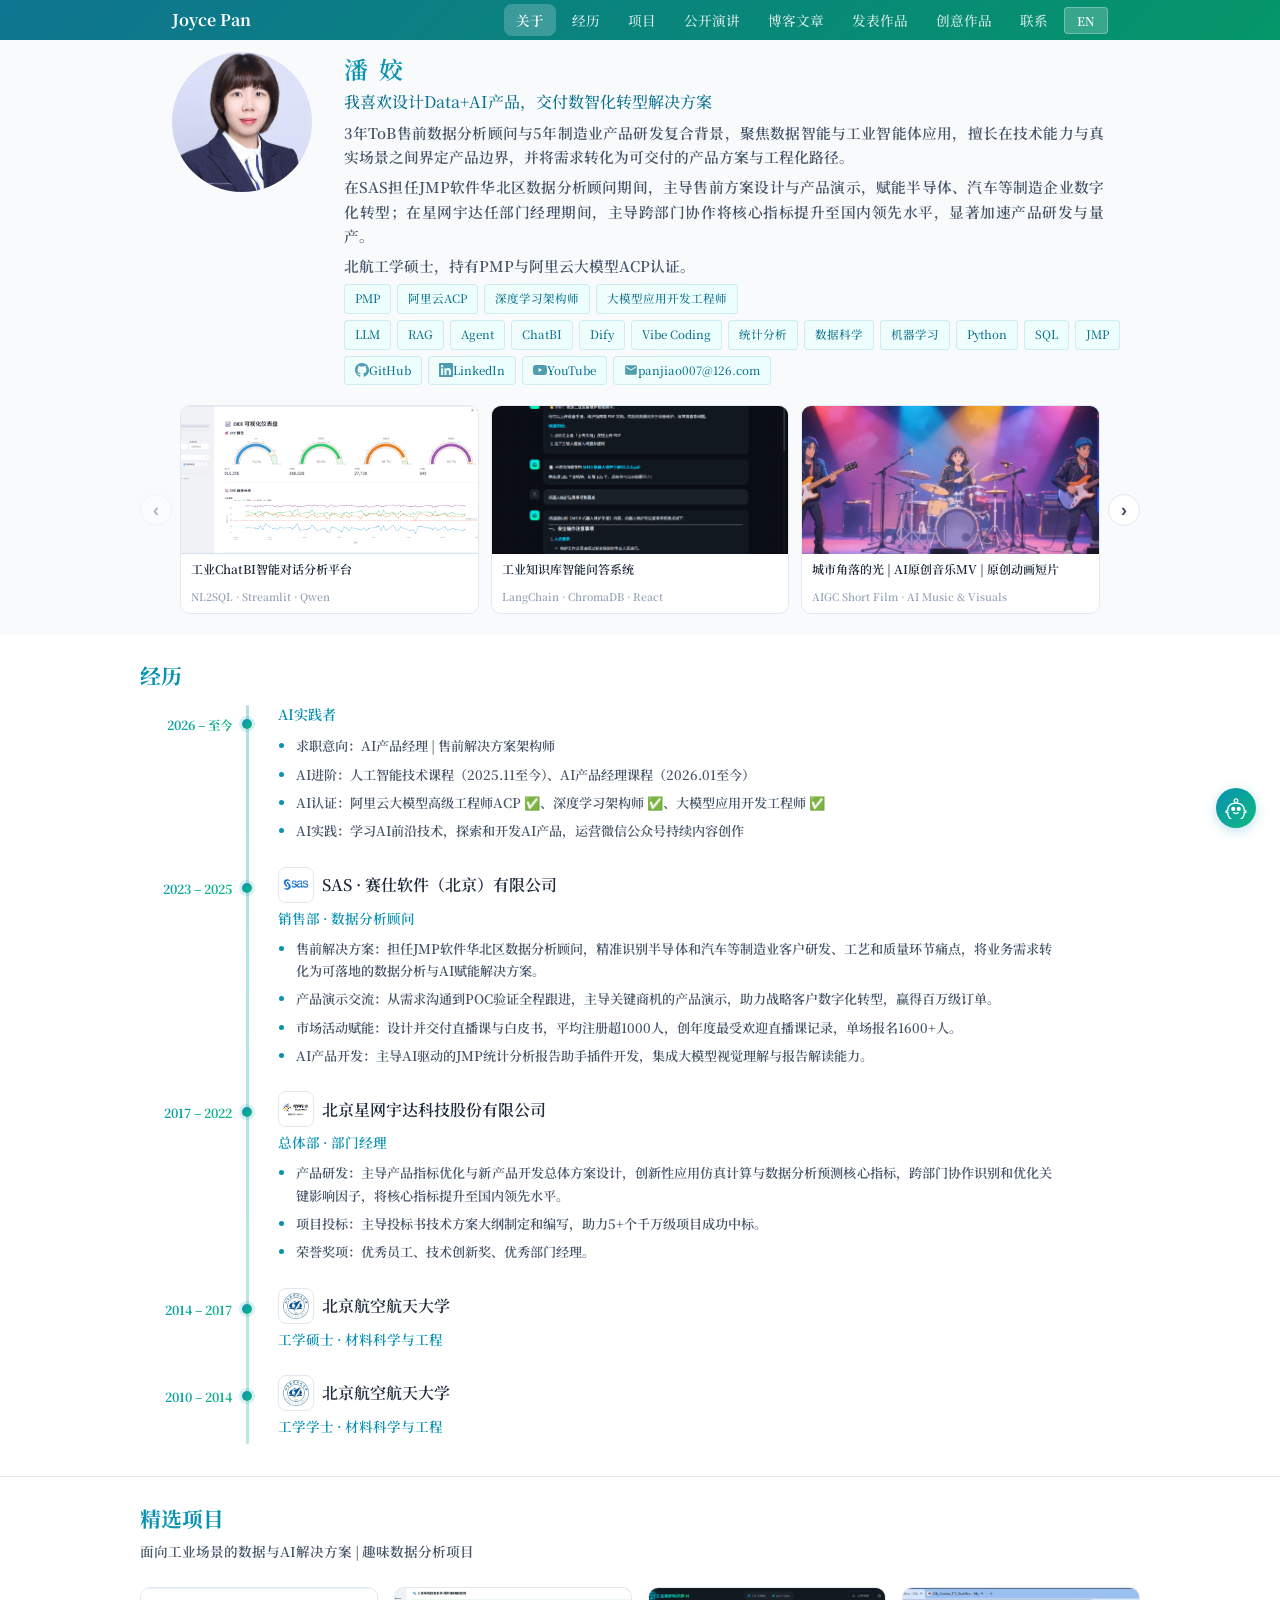
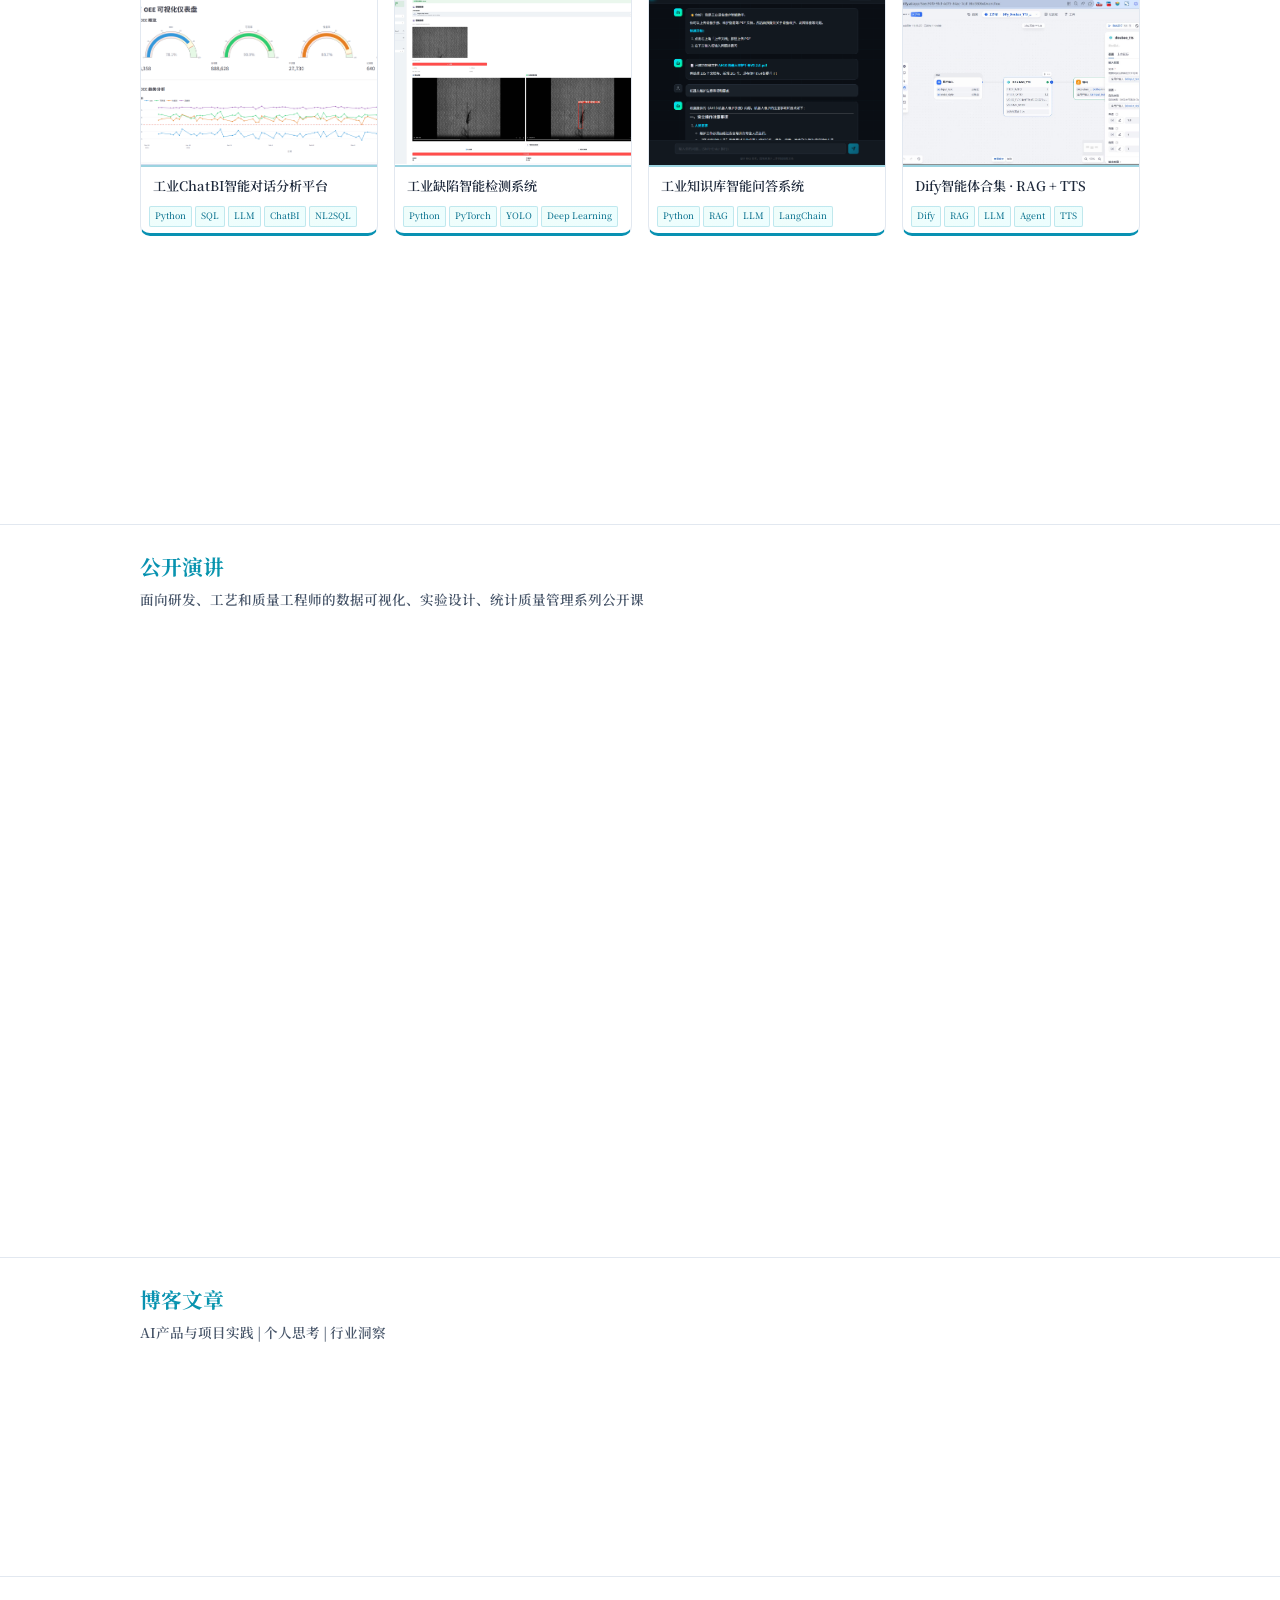
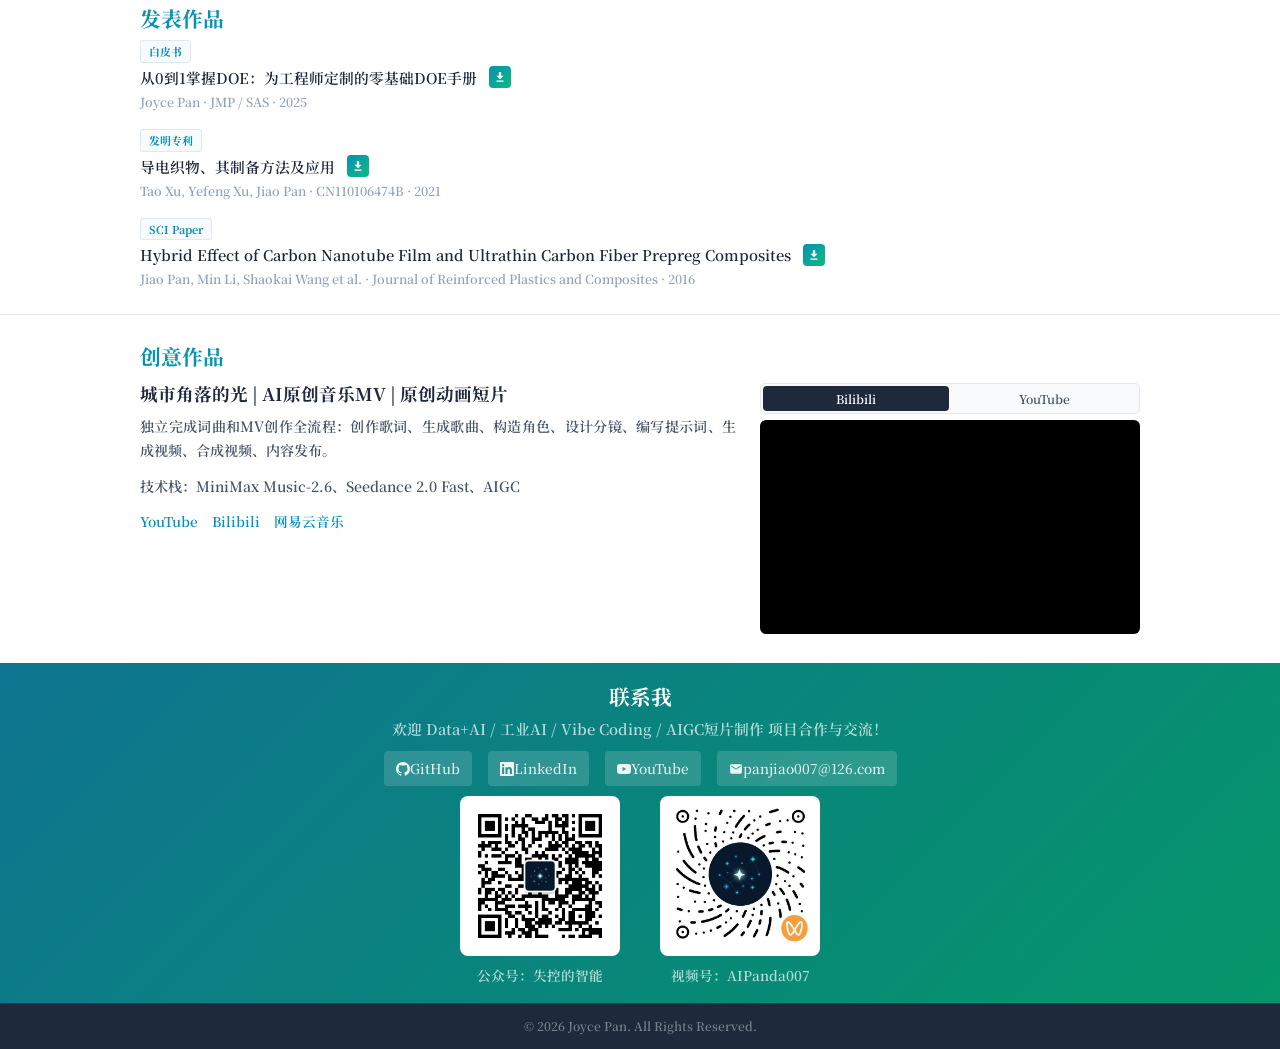
==== commit baca67a7: "V5.8" ====
--- a/index.html
+++ b/index.html
@@ -222,7 +222,7 @@
               <path d="M9 17c.83.67 2 1 3 1s2.17-.33 3-1"/>
             </svg>
           </div>
-          <div class="ai-message-content" data-en="Hi! I'm Joyce's AI Assistant. Ask me about Joyce's background, projects, or articles!" data-zh="你好！我是Joyce的AI助手，可以帮你了解Joyce的背景、项目或文章！">你好！我是Joyce的AI助手，可以帮你了解Joyce的背景、项目或文章！</div>
+          <div class="ai-message-content" data-en="Hi! I'm Joyce's AI Assistant. Ask me about Joyce's background, projects, or creative works!" data-zh="你好！我是 Joyce 的 AI 助手，可以帮你了解 Joyce 的背景、项目或作品！">你好！我是 Joyce 的 AI 助手，可以帮你了解 Joyce 的背景、项目或作品！</div>
         </div>
       </div>
       <!-- iframe 占位符 -->
--- a/style.css
+++ b/style.css
@@ -988,6 +988,87 @@
   51%, 100% { opacity: 0; }
 }
 
+/* 思考过程样式 */
+.ai-thinking-live {
+  display: flex;
+  align-items: center;
+  gap: 6px;
+  font-size: 0.82rem;
+  color: var(--text-secondary);
+  margin-bottom: 8px;
+  padding: 6px 10px;
+  background: rgba(8, 145, 178, 0.08);
+  border-radius: 8px;
+}
+
+.ai-thinking-icon {
+  font-size: 1rem;
+}
+
+.ai-thought-content {
+  font-size: 0.82rem;
+  color: var(--text-secondary);
+  padding: 8px 10px;
+  background: #f1f5f9;
+  border-radius: 8px;
+  margin-bottom: 10px;
+  white-space: pre-wrap;
+  line-height: 1.5;
+}
+
+/* 折叠的思考过程 */
+.ai-thought-details {
+  margin-bottom: 10px;
+  font-size: 0.82rem;
+}
+
+.ai-thought-details summary {
+  display: flex;
+  align-items: center;
+  gap: 6px;
+  cursor: pointer;
+  color: var(--text-secondary);
+  padding: 6px 10px;
+  background: rgba(8, 145, 178, 0.06);
+  border-radius: 8px;
+  transition: background 0.2s;
+  list-style: none;
+}
+
+.ai-thought-details summary::-webkit-details-marker {
+  display: none;
+}
+
+.ai-thought-details summary::after {
+  content: '▶';
+  font-size: 0.65rem;
+  margin-left: auto;
+  transition: transform 0.2s;
+}
+
+.ai-thought-details[open] summary::after {
+  transform: rotate(90deg);
+}
+
+.ai-thought-details summary:hover {
+  background: rgba(8, 145, 178, 0.1);
+}
+
+.ai-thought-icon {
+  font-size: 0.9rem;
+}
+
+.ai-thought-text {
+  padding: 10px 12px;
+  margin-top: 6px;
+  background: #f1f5f9;
+  border-radius: 8px;
+  color: var(--text-secondary);
+  white-space: pre-wrap;
+  line-height: 1.5;
+  font-size: 0.82rem;
+}
+
 .ai-chat-footer a {
   color: var(--primary);
   font-weight: 600;
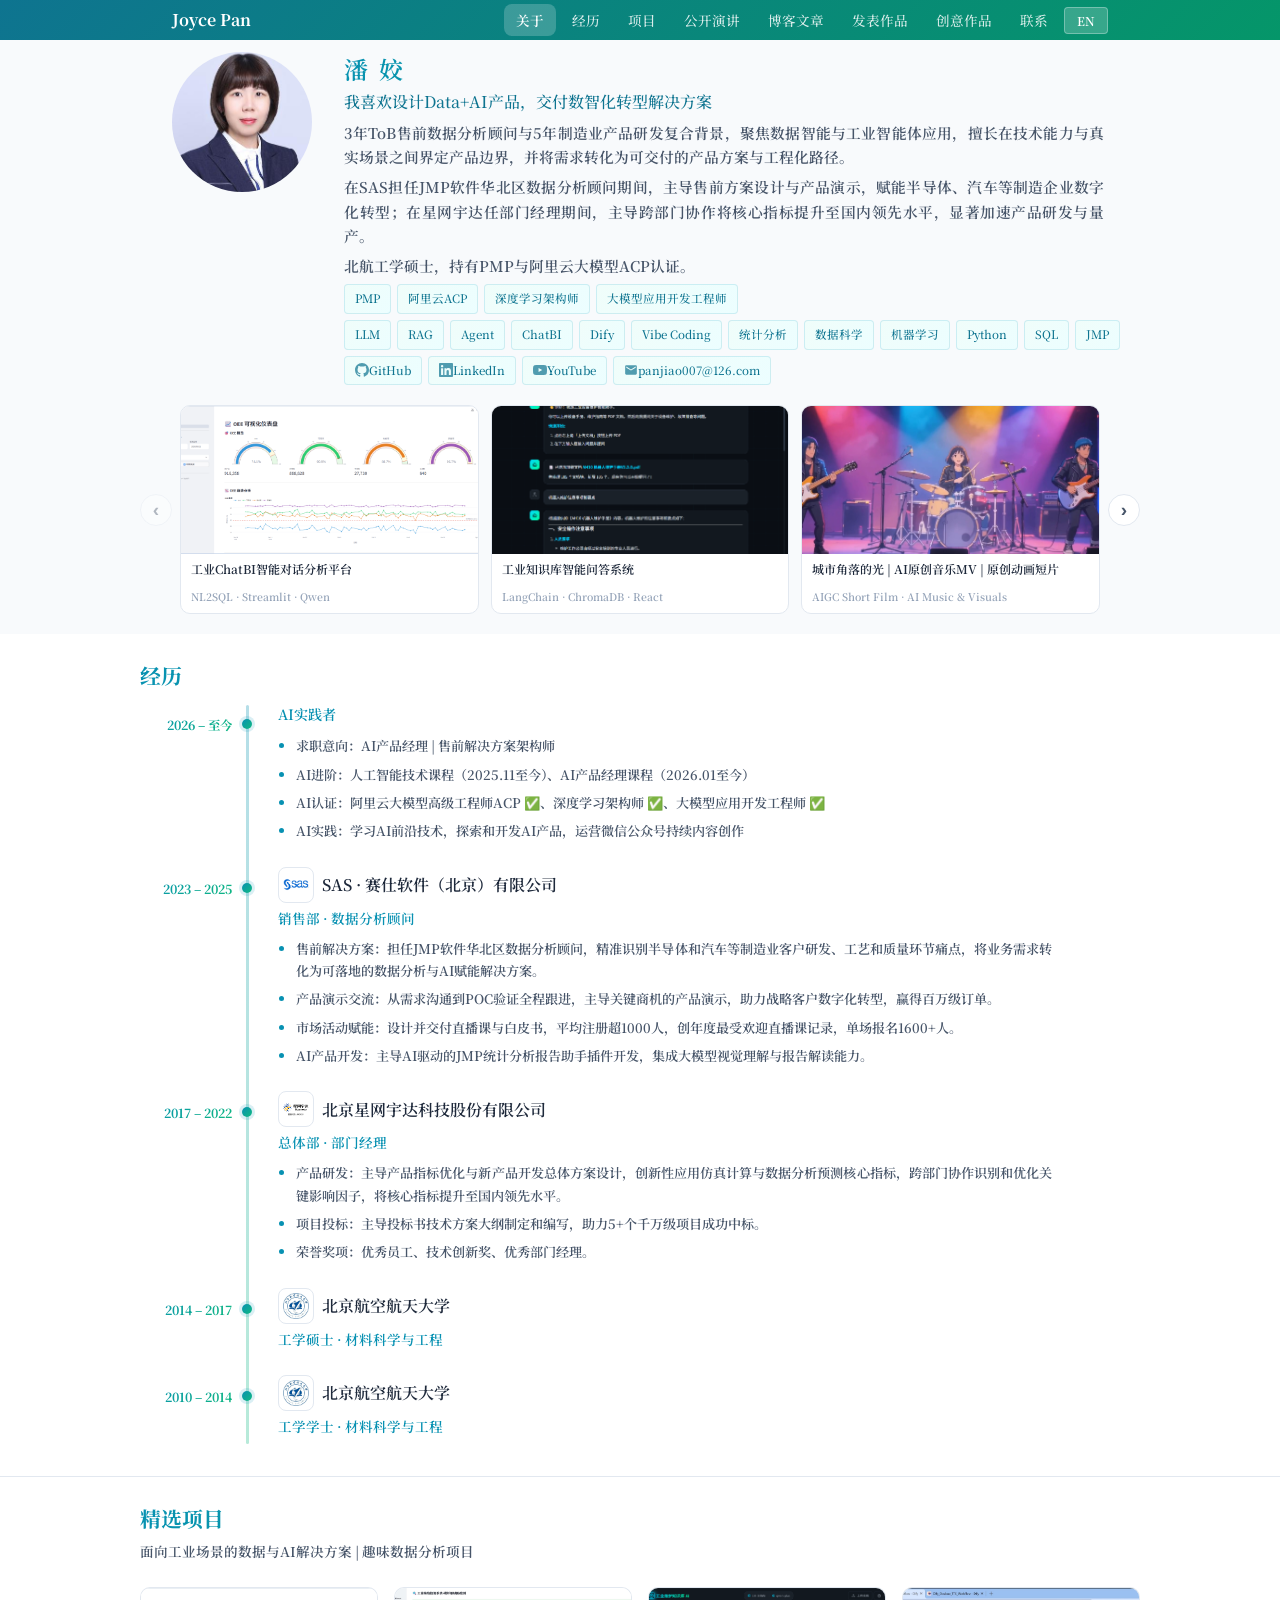
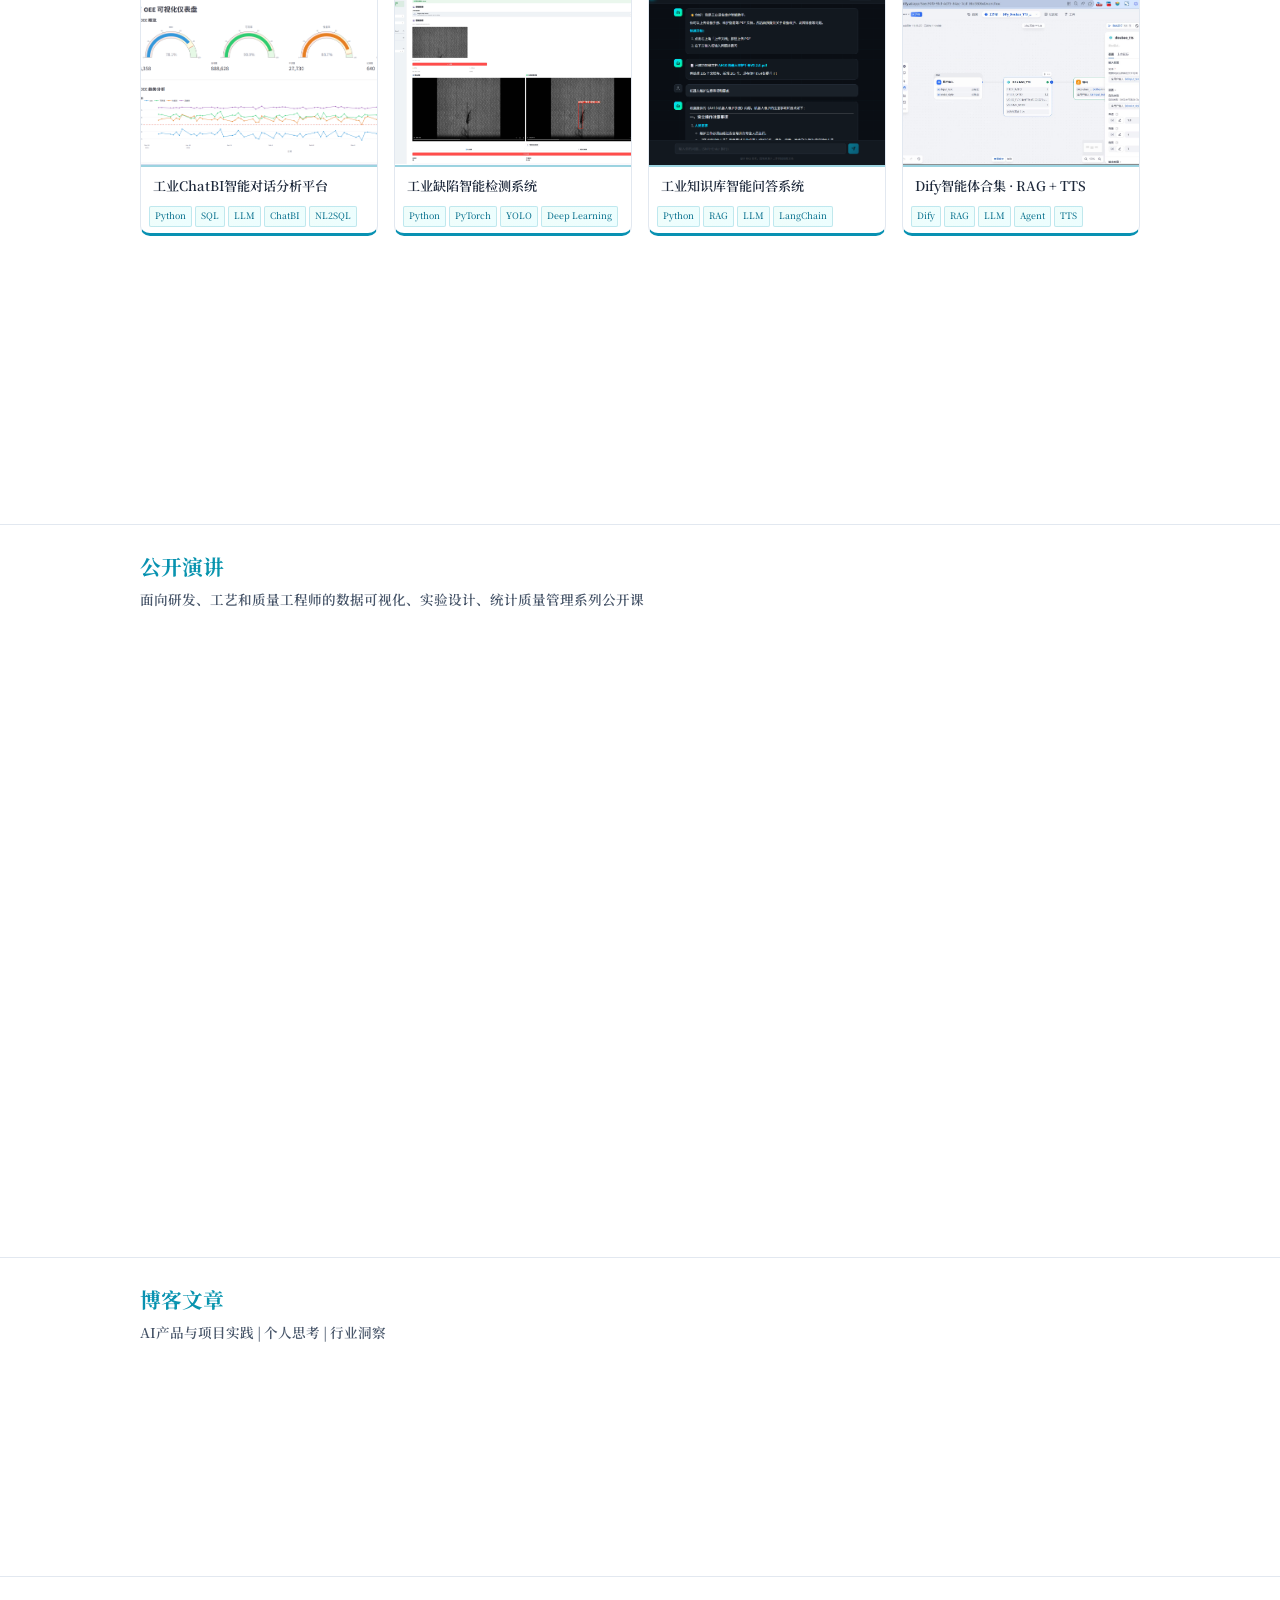
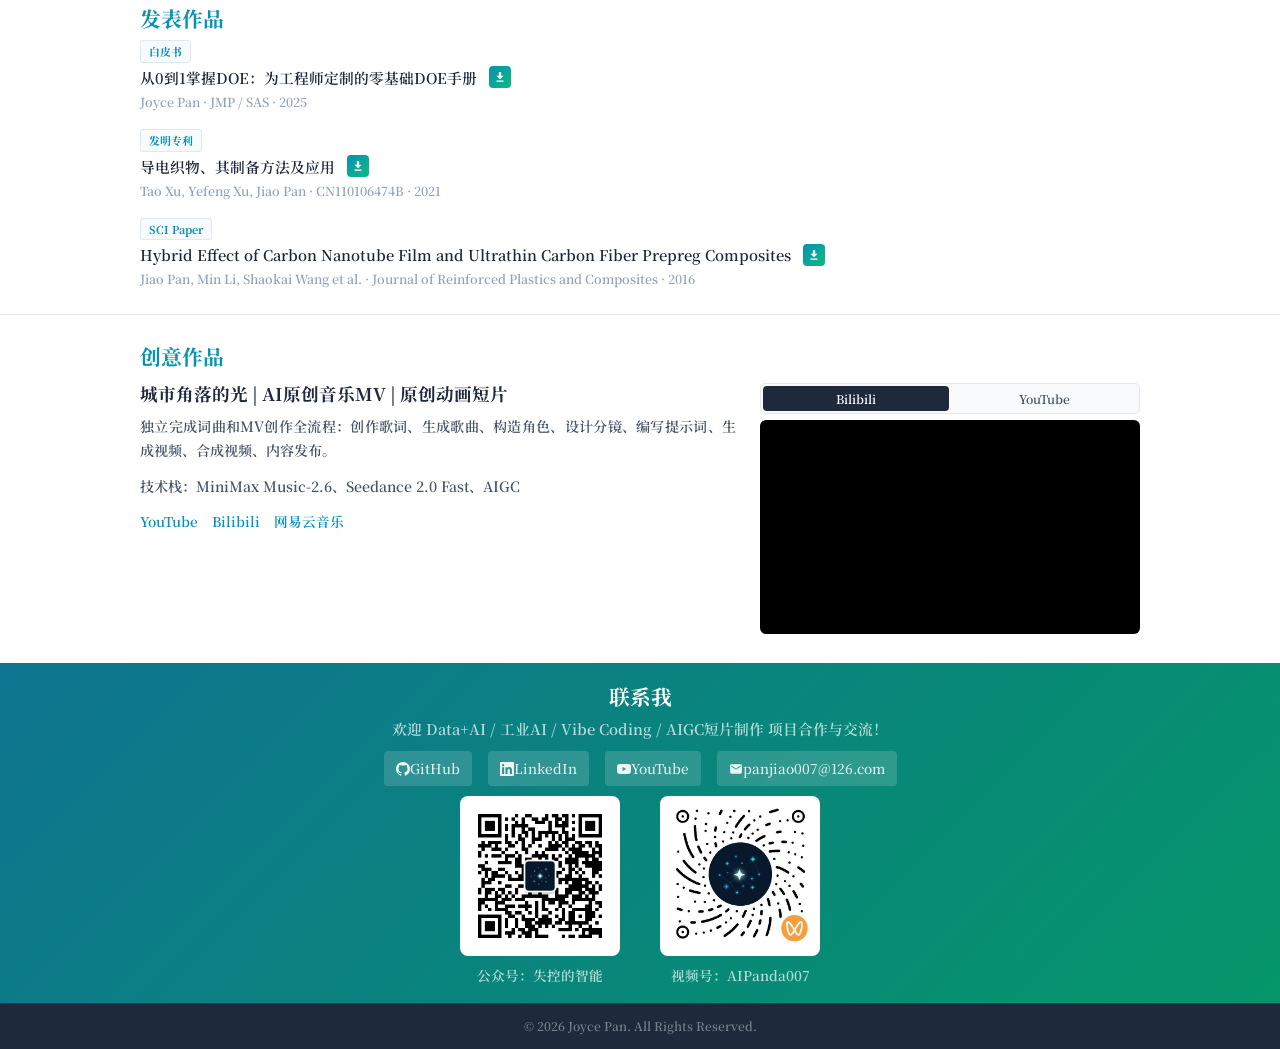
==== commit 094b7feb: "V5.10" ====
--- a/index.html
+++ b/index.html
@@ -180,72 +180,37 @@
   <svg viewBox="0 0 24 24" width="24" height="24" fill="none" stroke="currentColor" stroke-width="2"><path d="M18 15l-6-6-6 6"/></svg>
 </button>
 
-<!-- AI Chat Widget -->
-<div class="ai-chat-widget" id="aiChatWidget" style="display:none;">
-  <button class="ai-chat-toggle" id="aiChatToggle" onclick="toggleAIChat()" title="Ask Joyce's AI Assistant">
-    <svg class="ai-icon-open" viewBox="0 0 24 24" width="22" height="22" fill="none" stroke="currentColor" stroke-width="1.5">
-      <path d="M12 2a2 2 0 012 2c0 .74-.4 1.39-1 1.73V7h1a7 7 0 017 7v1h1a1 1 0 110 2h-1v1a7 7 0 01-7 7h-1v1a1 1 0 11-2 0v-1h-1a7 7 0 01-7-7v-1H2a1 1 0 110-2h1v-1a7 7 0 017-7h1V5.73c-.6-.34-1-.99-1-1.73a2 2 0 012-2z"/>
-      <circle cx="9" cy="13" r="1.5" fill="currentColor"/>
-      <circle cx="15" cy="13" r="1.5" fill="currentColor"/>
-      <path d="M9 17c.83.67 2 1 3 1s2.17-.33 3-1"/>
-    </svg>
-    <svg class="ai-icon-close" viewBox="0 0 24 24" width="22" height="22" fill="none" stroke="currentColor" stroke-width="2">
-      <path d="M18 6L6 18M6 6l12 12"/>
-    </svg>
-  </button>
-  <div class="ai-chat-window" id="aiChatWindow">
-    <div class="ai-chat-header">
-      <div class="ai-chat-title">
-        <svg viewBox="0 0 24 24" width="20" height="20" fill="none" stroke="currentColor" stroke-width="1.5">
-          <path d="M12 2a2 2 0 012 2c0 .74-.4 1.39-1 1.73V7h1a7 7 0 017 7v1h1a1 1 0 110 2h-1v1a7 7 0 01-7 7h-1v1a1 1 0 11-2 0v-1h-1a7 7 0 01-7-7v-1H2a1 1 0 110-2h1v-1a7 7 0 017-7h1V5.73c-.6-.34-1-.99-1-1.73a2 2 0 012-2z"/>
-          <circle cx="9" cy="13" r="1.5" fill="currentColor"/>
-          <circle cx="15" cy="13" r="1.5" fill="currentColor"/>
-          <path d="M9 17c.83.67 2 1 3 1s2.17-.33 3-1"/>
-        </svg>
-        <span data-en="Joyce's AI Assistant" data-zh="Joyce的AI助手">Joyce的AI助手</span>
-      </div>
-      <button class="ai-chat-close" onclick="toggleAIChat()">
-        <svg viewBox="0 0 24 24" width="18" height="18" fill="none" stroke="currentColor" stroke-width="2">
-          <path d="M18 6L6 18M6 6l12 12"/>
-        </svg>
-      </button>
-    </div>
-    <div class="ai-chat-body" id="aiChatBody">
-      <!-- 自定义聊天界面 (proxy 模式) -->
-      <div class="ai-chat-messages" id="aiChatMessages" style="display:none;">
-        <div class="ai-message ai-message-bot">
-          <div class="ai-message-avatar">
-            <svg viewBox="0 0 24 24" width="18" height="18" fill="none" stroke="currentColor" stroke-width="1.5">
-              <path d="M12 2a2 2 0 012 2c0 .74-.4 1.39-1 1.73V7h1a7 7 0 017 7v1h1a1 1 0 110 2h-1v1a7 7 0 01-7 7h-1v1a1 1 0 11-2 0v-1h-1a7 7 0 01-7-7v-1H2a1 1 0 110-2h1v-1a7 7 0 017-7h1V5.73c-.6-.34-1-.99-1-1.73a2 2 0 012-2z"/>
-              <circle cx="9" cy="13" r="1.5" fill="currentColor"/>
-              <circle cx="15" cy="13" r="1.5" fill="currentColor"/>
-              <path d="M9 17c.83.67 2 1 3 1s2.17-.33 3-1"/>
-            </svg>
-          </div>
-          <div class="ai-message-content" data-en="Hi! I'm Joyce's AI Assistant. Ask me about Joyce's background, projects, or creative works!" data-zh="你好！我是 Joyce 的 AI 助手，可以帮你了解 Joyce 的背景、项目或作品！">你好！我是 Joyce 的 AI 助手，可以帮你了解 Joyce 的背景、项目或作品！</div>
-        </div>
-      </div>
-      <!-- iframe 占位符 -->
-      <div class="ai-chat-placeholder" id="aiChatPlaceholder">
-        <div class="ai-chat-loading">
-          <div class="ai-loading-dots">
-            <span></span><span></span><span></span>
-          </div>
-          <p data-en="Loading AI Assistant..." data-zh="正在加载 AI 助手...">正在加载 AI 助手...</p>
-        </div>
-      </div>
-    </div>
-    <!-- 自定义输入框 (proxy 模式) -->
-    <div class="ai-chat-input-wrapper" id="aiChatInputWrapper" style="display:none;">
-      <input type="text" class="ai-chat-input" id="aiChatInput" data-en="Ask about Joyce..." data-zh="询问关于 Joyce 的问题..." placeholder="询问关于 Joyce 的问题..." />
-      <button class="ai-chat-send" id="aiChatSend" onclick="sendAIMessage()">
-        <svg viewBox="0 0 24 24" width="20" height="20" fill="none" stroke="currentColor" stroke-width="2">
-          <path d="M22 2L11 13M22 2l-7 20-4-9-9-4 20-7z"/>
-        </svg>
-      </button>
-    </div>
-  </div>
-</div>
+<!-- Dify AI Chatbot -->
+<script>
+  window.difyChatbotConfig = {
+    token: '5kXSGBQlYNazCdOW'
+  }
+</script>
+<script src="https://udify.app/embed.min.js" id="5kXSGBQlYNazCdOW" defer></script>
+<style>
+  #dify-chatbot-bubble-button {
+    background: linear-gradient(135deg, #0891b2 0%, #0e7490 100%) !important;
+    width: 48px !important;
+    height: 48px !important;
+    bottom: 24px !important;
+    right: 24px !important;
+  }
+  #dify-chatbot-bubble-window {
+    width: 400px !important;
+    height: 600px !important;
+    bottom: 80px !important;
+    right: 24px !important;
+  }
+  @media (max-width: 768px) {
+    #dify-chatbot-bubble-window {
+      width: 100% !important;
+      height: calc(100vh - 100px) !important;
+      right: 0 !important;
+      bottom: 60px !important;
+      border-radius: 16px 16px 0 0 !important;
+    }
+  }
+</style>
 
 <script src="script.js"></script>
 </body>
--- a/style.css
+++ b/style.css
@@ -586,7 +586,7 @@
   bottom: 72px;
   right: 24px;
   z-index: 1001;
-  font-family: -apple-system, BlinkMacSystemFont, 'Segoe UI', Roboto, sans-serif;
+  font-family: inherit;
 }
 
 .ai-chat-toggle {
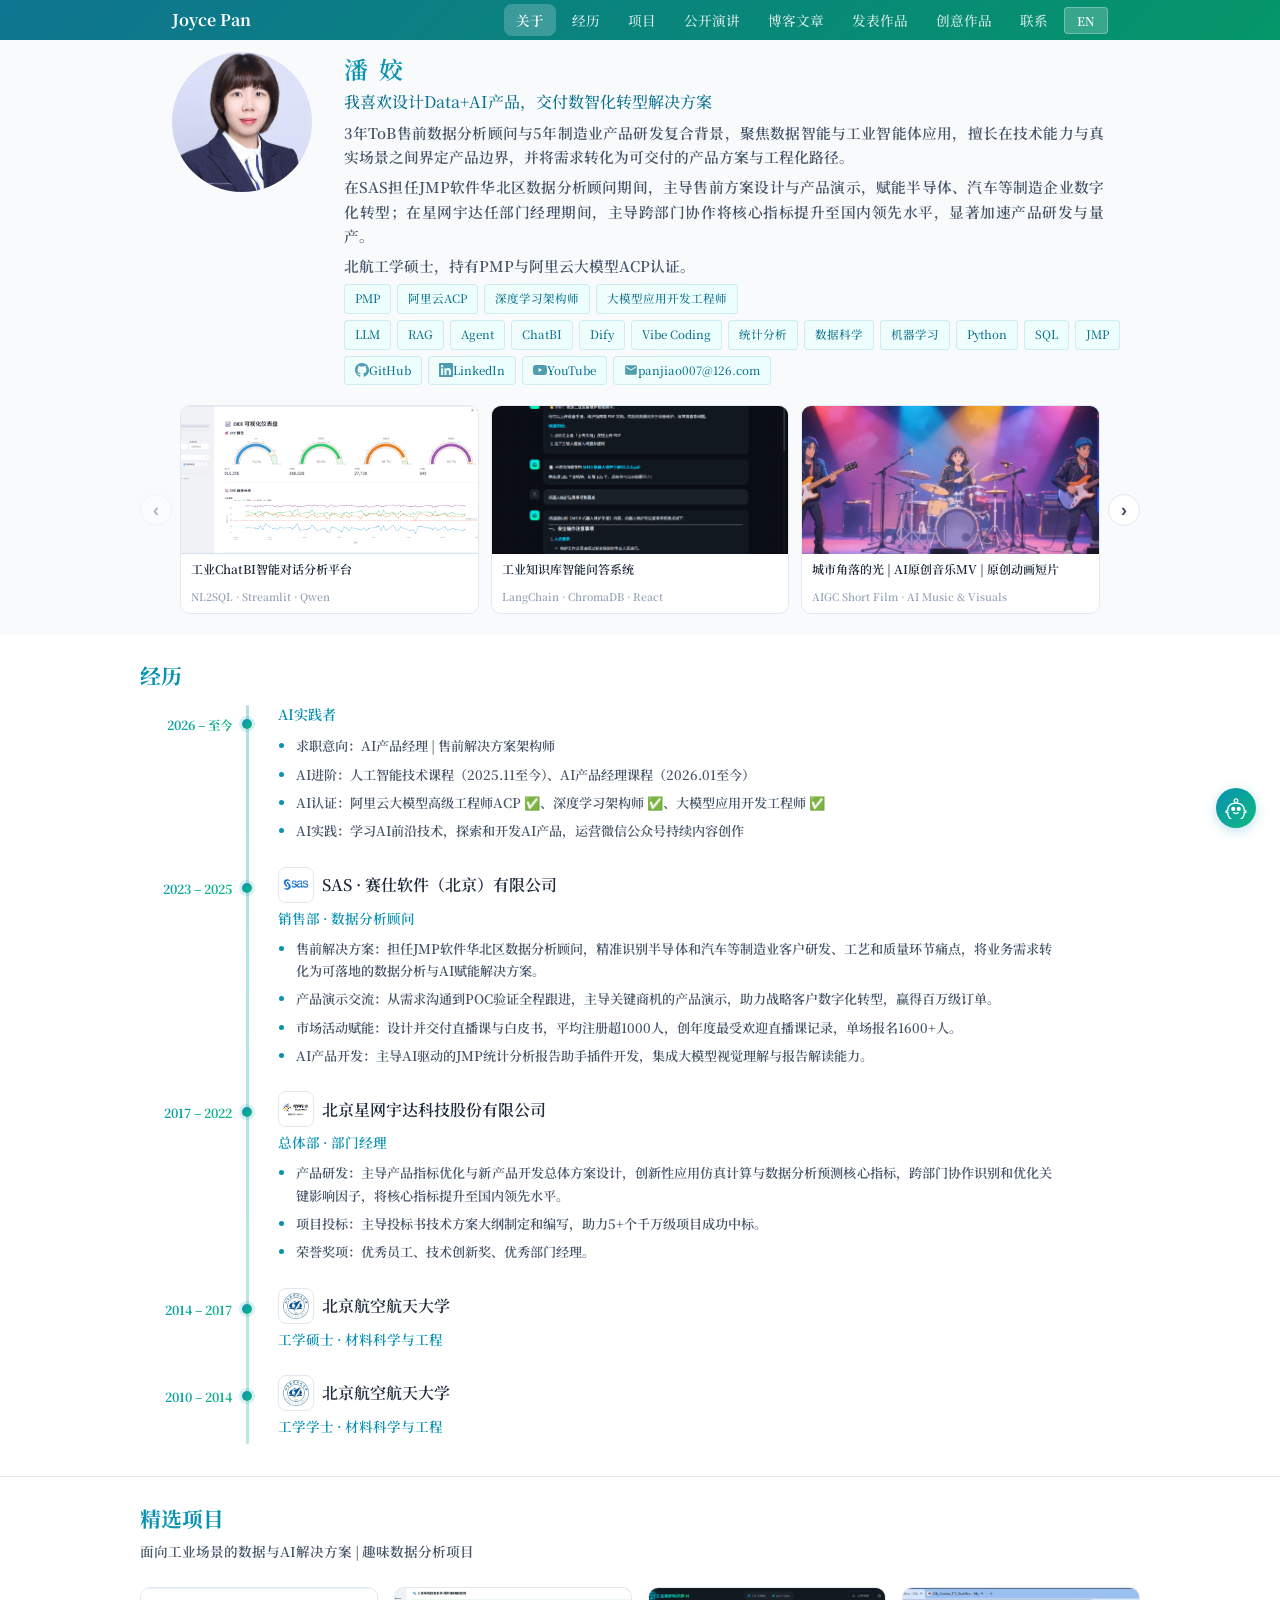
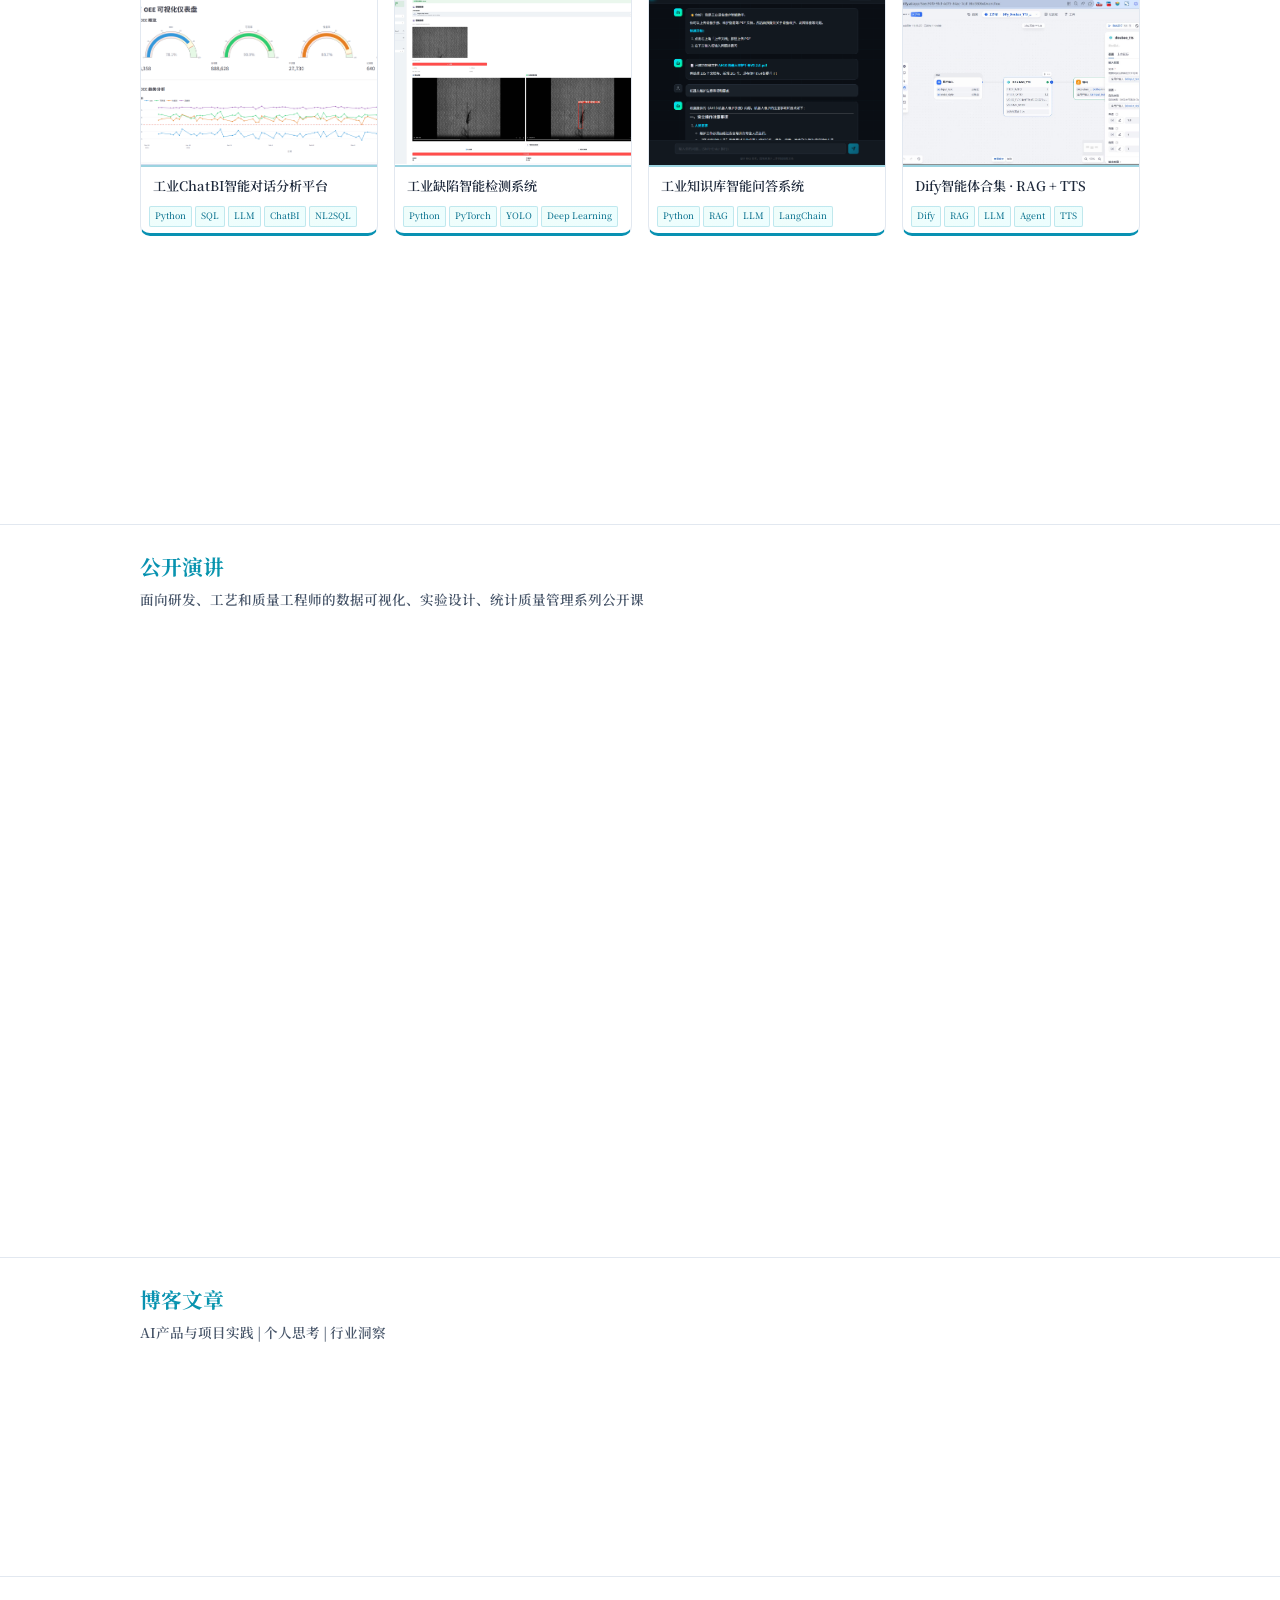
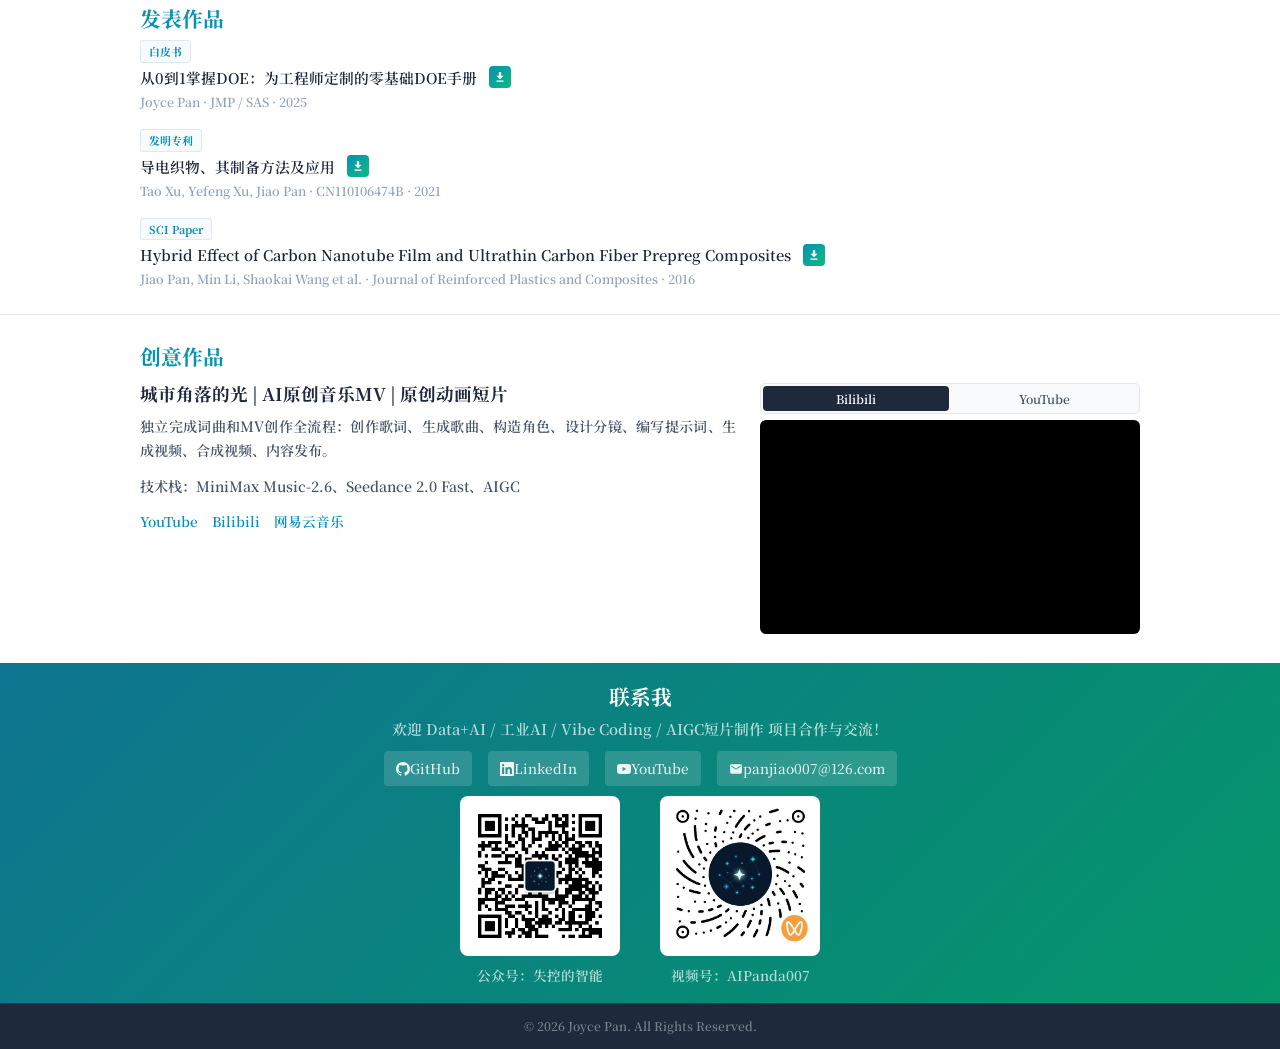
==== commit abbeeb90: "V5.11" ====
--- a/index.html
+++ b/index.html
@@ -180,37 +180,72 @@
   <svg viewBox="0 0 24 24" width="24" height="24" fill="none" stroke="currentColor" stroke-width="2"><path d="M18 15l-6-6-6 6"/></svg>
 </button>
 
-<!-- Dify AI Chatbot -->
-<script>
-  window.difyChatbotConfig = {
-    token: '5kXSGBQlYNazCdOW'
-  }
-</script>
-<script src="https://udify.app/embed.min.js" id="5kXSGBQlYNazCdOW" defer></script>
-<style>
-  #dify-chatbot-bubble-button {
-    background: linear-gradient(135deg, #0891b2 0%, #0e7490 100%) !important;
-    width: 48px !important;
-    height: 48px !important;
-    bottom: 24px !important;
-    right: 24px !important;
-  }
-  #dify-chatbot-bubble-window {
-    width: 400px !important;
-    height: 600px !important;
-    bottom: 80px !important;
-    right: 24px !important;
-  }
-  @media (max-width: 768px) {
-    #dify-chatbot-bubble-window {
-      width: 100% !important;
-      height: calc(100vh - 100px) !important;
-      right: 0 !important;
-      bottom: 60px !important;
-      border-radius: 16px 16px 0 0 !important;
-    }
-  }
-</style>
+<!-- AI Chat Widget -->
+<div class="ai-chat-widget" id="aiChatWidget" style="display:none;">
+  <button class="ai-chat-toggle" id="aiChatToggle" onclick="toggleAIChat()" title="Ask Joyce's AI Assistant">
+    <svg class="ai-icon-open" viewBox="0 0 24 24" width="22" height="22" fill="none" stroke="currentColor" stroke-width="1.5">
+      <path d="M12 2a2 2 0 012 2c0 .74-.4 1.39-1 1.73V7h1a7 7 0 017 7v1h1a1 1 0 110 2h-1v1a7 7 0 01-7 7h-1v1a1 1 0 11-2 0v-1h-1a7 7 0 01-7-7v-1H2a1 1 0 110-2h1v-1a7 7 0 017-7h1V5.73c-.6-.34-1-.99-1-1.73a2 2 0 012-2z"/>
+      <circle cx="9" cy="13" r="1.5" fill="currentColor"/>
+      <circle cx="15" cy="13" r="1.5" fill="currentColor"/>
+      <path d="M9 17c.83.67 2 1 3 1s2.17-.33 3-1"/>
+    </svg>
+    <svg class="ai-icon-close" viewBox="0 0 24 24" width="22" height="22" fill="none" stroke="currentColor" stroke-width="2">
+      <path d="M18 6L6 18M6 6l12 12"/>
+    </svg>
+  </button>
+  <div class="ai-chat-window" id="aiChatWindow">
+    <div class="ai-chat-header">
+      <div class="ai-chat-title">
+        <svg viewBox="0 0 24 24" width="20" height="20" fill="none" stroke="currentColor" stroke-width="1.5">
+          <path d="M12 2a2 2 0 012 2c0 .74-.4 1.39-1 1.73V7h1a7 7 0 017 7v1h1a1 1 0 110 2h-1v1a7 7 0 01-7 7h-1v1a1 1 0 11-2 0v-1h-1a7 7 0 01-7-7v-1H2a1 1 0 110-2h1v-1a7 7 0 017-7h1V5.73c-.6-.34-1-.99-1-1.73a2 2 0 012-2z"/>
+          <circle cx="9" cy="13" r="1.5" fill="currentColor"/>
+          <circle cx="15" cy="13" r="1.5" fill="currentColor"/>
+          <path d="M9 17c.83.67 2 1 3 1s2.17-.33 3-1"/>
+        </svg>
+        <span data-en="Joyce's AI Assistant" data-zh="Joyce的AI助手">Joyce的AI助手</span>
+      </div>
+      <button class="ai-chat-close" onclick="toggleAIChat()">
+        <svg viewBox="0 0 24 24" width="18" height="18" fill="none" stroke="currentColor" stroke-width="2">
+          <path d="M18 6L6 18M6 6l12 12"/>
+        </svg>
+      </button>
+    </div>
+    <div class="ai-chat-body" id="aiChatBody">
+      <!-- 自定义聊天界面 (proxy 模式) -->
+      <div class="ai-chat-messages" id="aiChatMessages" style="display:none;">
+        <div class="ai-message ai-message-bot">
+          <div class="ai-message-avatar">
+            <svg viewBox="0 0 24 24" width="18" height="18" fill="none" stroke="currentColor" stroke-width="1.5">
+              <path d="M12 2a2 2 0 012 2c0 .74-.4 1.39-1 1.73V7h1a7 7 0 017 7v1h1a1 1 0 110 2h-1v1a7 7 0 01-7 7h-1v1a1 1 0 11-2 0v-1h-1a7 7 0 01-7-7v-1H2a1 1 0 110-2h1v-1a7 7 0 017-7h1V5.73c-.6-.34-1-.99-1-1.73a2 2 0 012-2z"/>
+              <circle cx="9" cy="13" r="1.5" fill="currentColor"/>
+              <circle cx="15" cy="13" r="1.5" fill="currentColor"/>
+              <path d="M9 17c.83.67 2 1 3 1s2.17-.33 3-1"/>
+            </svg>
+          </div>
+          <div class="ai-message-content" data-en="Hi! I'm Joyce's AI Assistant. Ask me about Joyce's background, projects, or creative works!" data-zh="你好！我是 Joyce 的 AI 助手，可以帮你了解 Joyce 的背景、项目或作品！">你好！我是 Joyce 的 AI 助手，可以帮你了解 Joyce 的背景、项目或作品！</div>
+        </div>
+      </div>
+      <!-- iframe 占位符 -->
+      <div class="ai-chat-placeholder" id="aiChatPlaceholder">
+        <div class="ai-chat-loading">
+          <div class="ai-loading-dots">
+            <span></span><span></span><span></span>
+          </div>
+          <p data-en="Loading AI Assistant..." data-zh="正在加载 AI 助手...">正在加载 AI 助手...</p>
+        </div>
+      </div>
+    </div>
+    <!-- 自定义输入框 (proxy 模式) -->
+    <div class="ai-chat-input-wrapper" id="aiChatInputWrapper" style="display:none;">
+      <input type="text" class="ai-chat-input" id="aiChatInput" data-en="Ask about Joyce..." data-zh="询问关于 Joyce 的问题..." placeholder="询问关于 Joyce 的问题..." />
+      <button class="ai-chat-send" id="aiChatSend" onclick="sendAIMessage()">
+        <svg viewBox="0 0 24 24" width="20" height="20" fill="none" stroke="currentColor" stroke-width="2">
+          <path d="M22 2L11 13M22 2l-7 20-4-9-9-4 20-7z"/>
+        </svg>
+      </button>
+    </div>
+  </div>
+</div>
 
 <script src="script.js"></script>
 </body>
--- a/style.css
+++ b/style.css
@@ -938,6 +938,7 @@
   border: 1px solid var(--border);
   border-radius: 20px;
   font-size: 0.9rem;
+  font-family: inherit;
   outline: none;
   transition: border-color 0.2s, box-shadow 0.2s;
 }
@@ -988,85 +989,96 @@
   51%, 100% { opacity: 0; }
 }
 
-/* 思考过程样式 */
-.ai-thinking-live {
+/* 思考中状态 */
+.ai-thinking-box {
+  background: linear-gradient(135deg, rgba(8, 145, 178, 0.08), rgba(6, 182, 212, 0.05));
+  border: 1px solid rgba(8, 145, 178, 0.15);
+  border-radius: 12px;
+  padding: 12px;
+  margin-bottom: 8px;
+}
+
+.ai-thinking-header {
   display: flex;
   align-items: center;
   gap: 6px;
+  font-size: 0.85rem;
+  color: var(--primary);
+  font-weight: 500;
+  margin-bottom: 8px;
+}
+
+.ai-thinking-icon {
+  font-size: 1rem;
+}
+
+.ai-thinking-text {
   font-size: 0.82rem;
   color: var(--text-secondary);
-  margin-bottom: 8px;
-  padding: 6px 10px;
-  background: rgba(8, 145, 178, 0.08);
+  white-space: pre-wrap;
+  line-height: 1.6;
+  padding: 8px 10px;
+  background: rgba(255,255,255,0.6);
   border-radius: 8px;
 }
 
-.ai-thinking-icon {
-  font-size: 1rem;
-}
-
-.ai-thought-content {
+/* 折叠的思考过程 */
+.ai-thought-collapse {
+  margin-bottom: 12px;
   font-size: 0.82rem;
-  color: var(--text-secondary);
-  padding: 8px 10px;
-  background: #f1f5f9;
-  border-radius: 8px;
-  margin-bottom: 10px;
-  white-space: pre-wrap;
-  line-height: 1.5;
-}
-
-/* 折叠的思考过程 */
-.ai-thought-details {
-  margin-bottom: 10px;
-  font-size: 0.82rem;
-}
-
-.ai-thought-details summary {
+  border: 1px solid rgba(8, 145, 178, 0.12);
+  border-radius: 10px;
+  overflow: hidden;
+}
+
+.ai-thought-collapse summary {
   display: flex;
   align-items: center;
   gap: 6px;
   cursor: pointer;
   color: var(--text-secondary);
-  padding: 6px 10px;
-  background: rgba(8, 145, 178, 0.06);
-  border-radius: 8px;
+  padding: 10px 14px;
+  background: linear-gradient(135deg, rgba(8, 145, 178, 0.06), rgba(6, 182, 212, 0.03));
   transition: background 0.2s;
   list-style: none;
-}
-
-.ai-thought-details summary::-webkit-details-marker {
+  font-weight: 500;
+}
+
+.ai-thought-collapse summary::-webkit-details-marker {
   display: none;
 }
 
-.ai-thought-details summary::after {
+.ai-thought-collapse summary::after {
   content: '▶';
-  font-size: 0.65rem;
+  font-size: 0.6rem;
   margin-left: auto;
   transition: transform 0.2s;
-}
-
-.ai-thought-details[open] summary::after {
+  color: var(--text-light);
+}
+
+.ai-thought-collapse[open] summary::after {
   transform: rotate(90deg);
 }
 
-.ai-thought-details summary:hover {
-  background: rgba(8, 145, 178, 0.1);
-}
-
-.ai-thought-icon {
-  font-size: 0.9rem;
-}
-
-.ai-thought-text {
-  padding: 10px 12px;
-  margin-top: 6px;
-  background: #f1f5f9;
-  border-radius: 8px;
+.ai-thought-collapse summary:hover {
+  background: linear-gradient(135deg, rgba(8, 145, 178, 0.1), rgba(6, 182, 212, 0.06));
+}
+
+.ai-thought-body {
+  padding: 12px 14px;
+  background: #f8fafc;
   color: var(--text-secondary);
   white-space: pre-wrap;
-  line-height: 1.5;
+  line-height: 1.6;
   font-size: 0.82rem;
+  border-top: 1px solid rgba(8, 145, 178, 0.08);
+  max-height: 200px;
+  overflow-y: auto;
+}
+
+/* 回答内容 */
+.ai-answer {
+  line-height: 1.7;
 }
 
 .ai-chat-footer a {
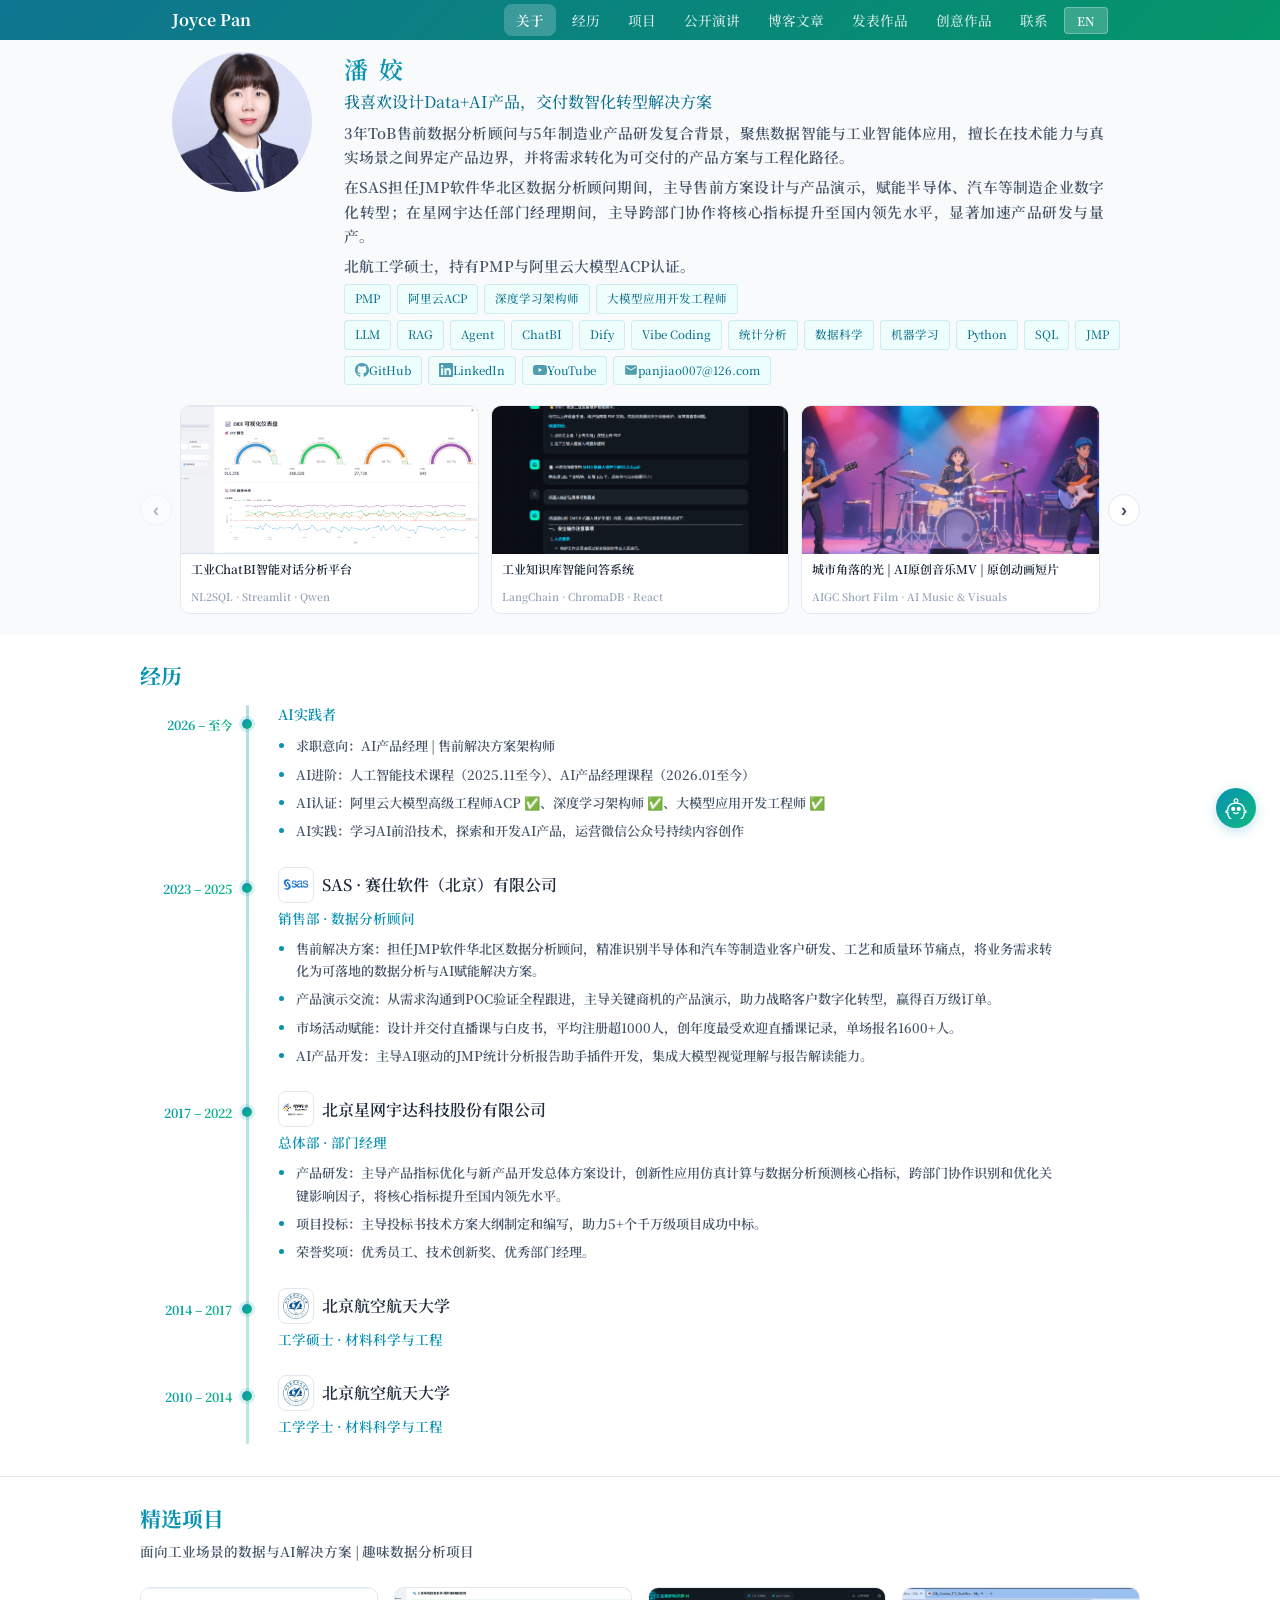
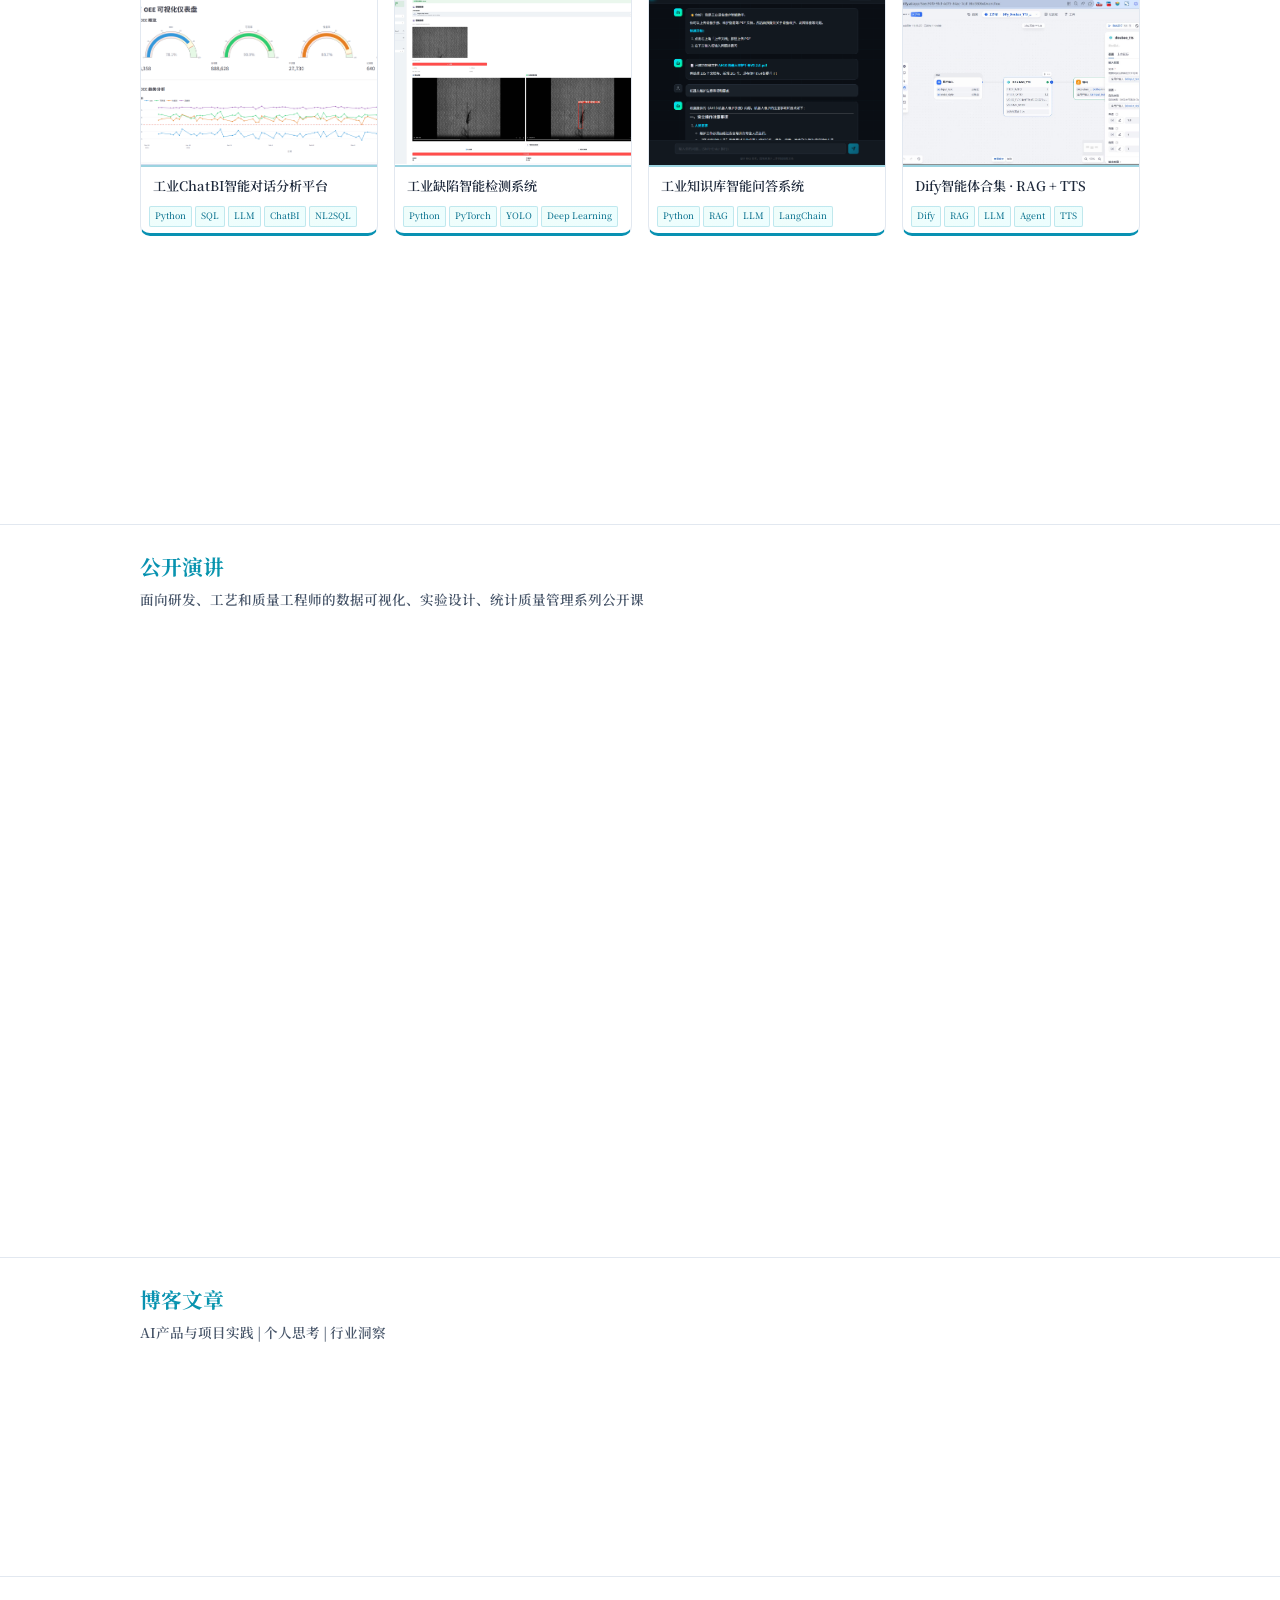
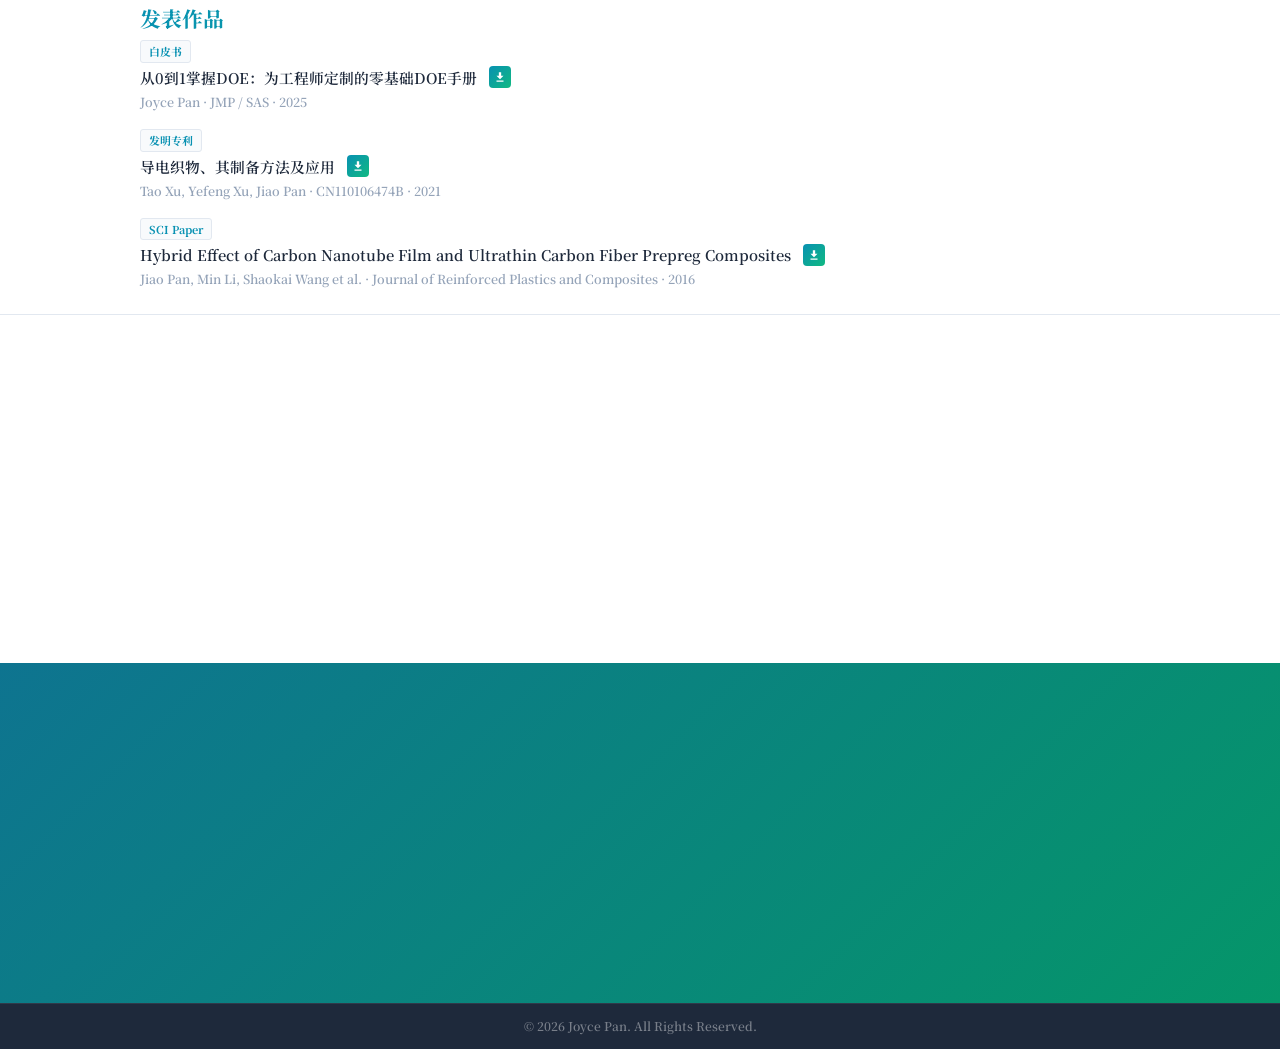
==== commit 981a7baa: "V1.3" ====
--- a/index.html
+++ b/index.html
@@ -244,6 +244,10 @@
         </svg>
       </button>
     </div>
+    <!-- Disclaimer 说明栏 -->
+    <div class="ai-chat-disclaimer">
+      <span data-en="🌐 VPN required · ⚠️ AI-generated content, use with discretion" data-zh="🌐 需要外网访问 · ⚠️ 内容由 AI 生成，请谨慎使用">🌐 需要外网访问 · ⚠️ 内容由 AI 生成，请谨慎使用</span>
+    </div>
   </div>
 </div>
 
--- a/style.css
+++ b/style.css
@@ -1091,6 +1091,35 @@
   text-decoration: underline;
 }
 
+/* Disclaimer 说明栏 - 始终显示 */
+.ai-chat-disclaimer {
+  background: #f8fafc;
+  border-top: 1px solid rgba(0, 0, 0, 0.06);
+  padding: 6px 12px;
+  font-size: 0.7rem;
+  color: var(--text-secondary, #64748b);
+  text-align: center;
+  flex-shrink: 0;
+  line-height: 1.5;
+  letter-spacing: 0.02em;
+}
+
+/* iframe 模式：紧凑 header（避免与 Dify 内置 header 重叠） */
+.ai-chat-widget.iframe-mode .ai-chat-header {
+  padding: 6px 12px;
+  min-height: 0;
+}
+
+.ai-chat-widget.iframe-mode .ai-chat-title {
+  display: none;
+}
+
+.ai-chat-widget.iframe-mode .ai-chat-close {
+  width: 26px;
+  height: 26px;
+  margin-left: auto;
+}
+
 /* Mobile responsive */
 @media (max-width: 768px) {
   .ai-chat-widget {
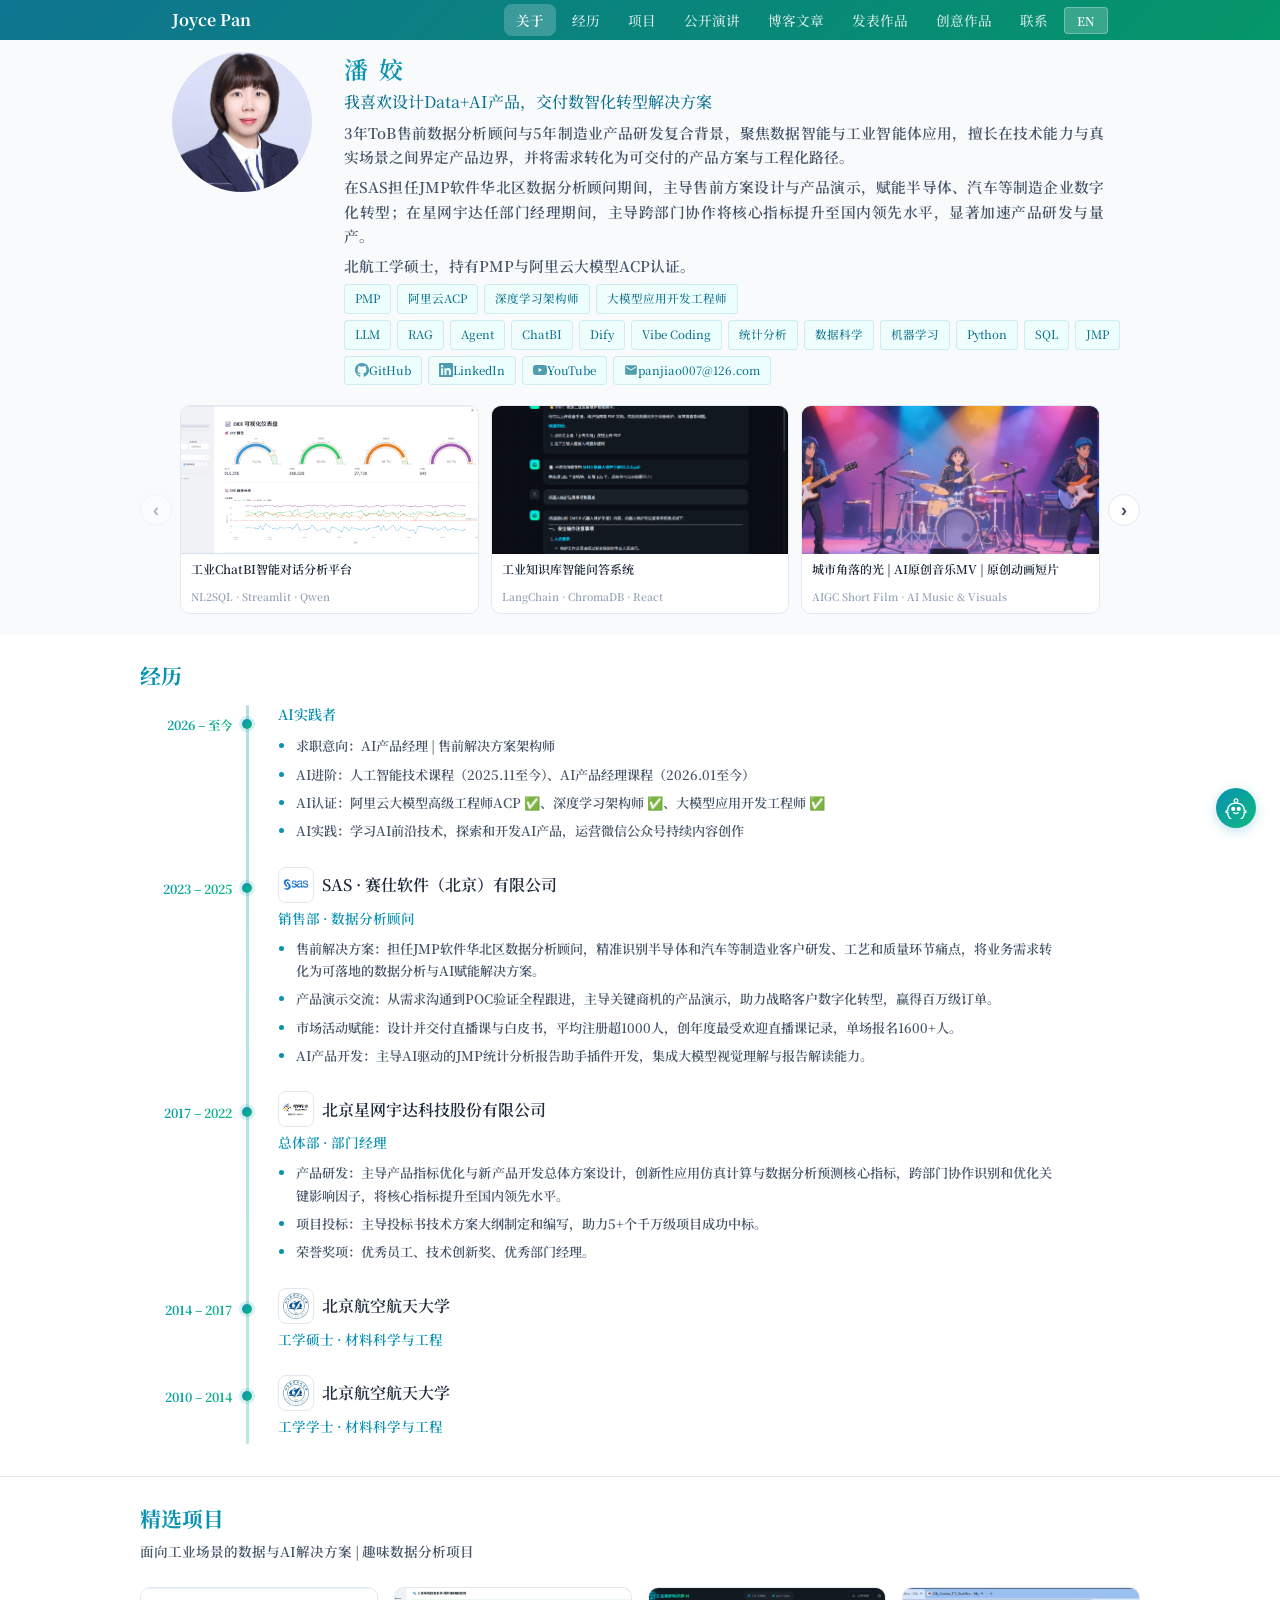
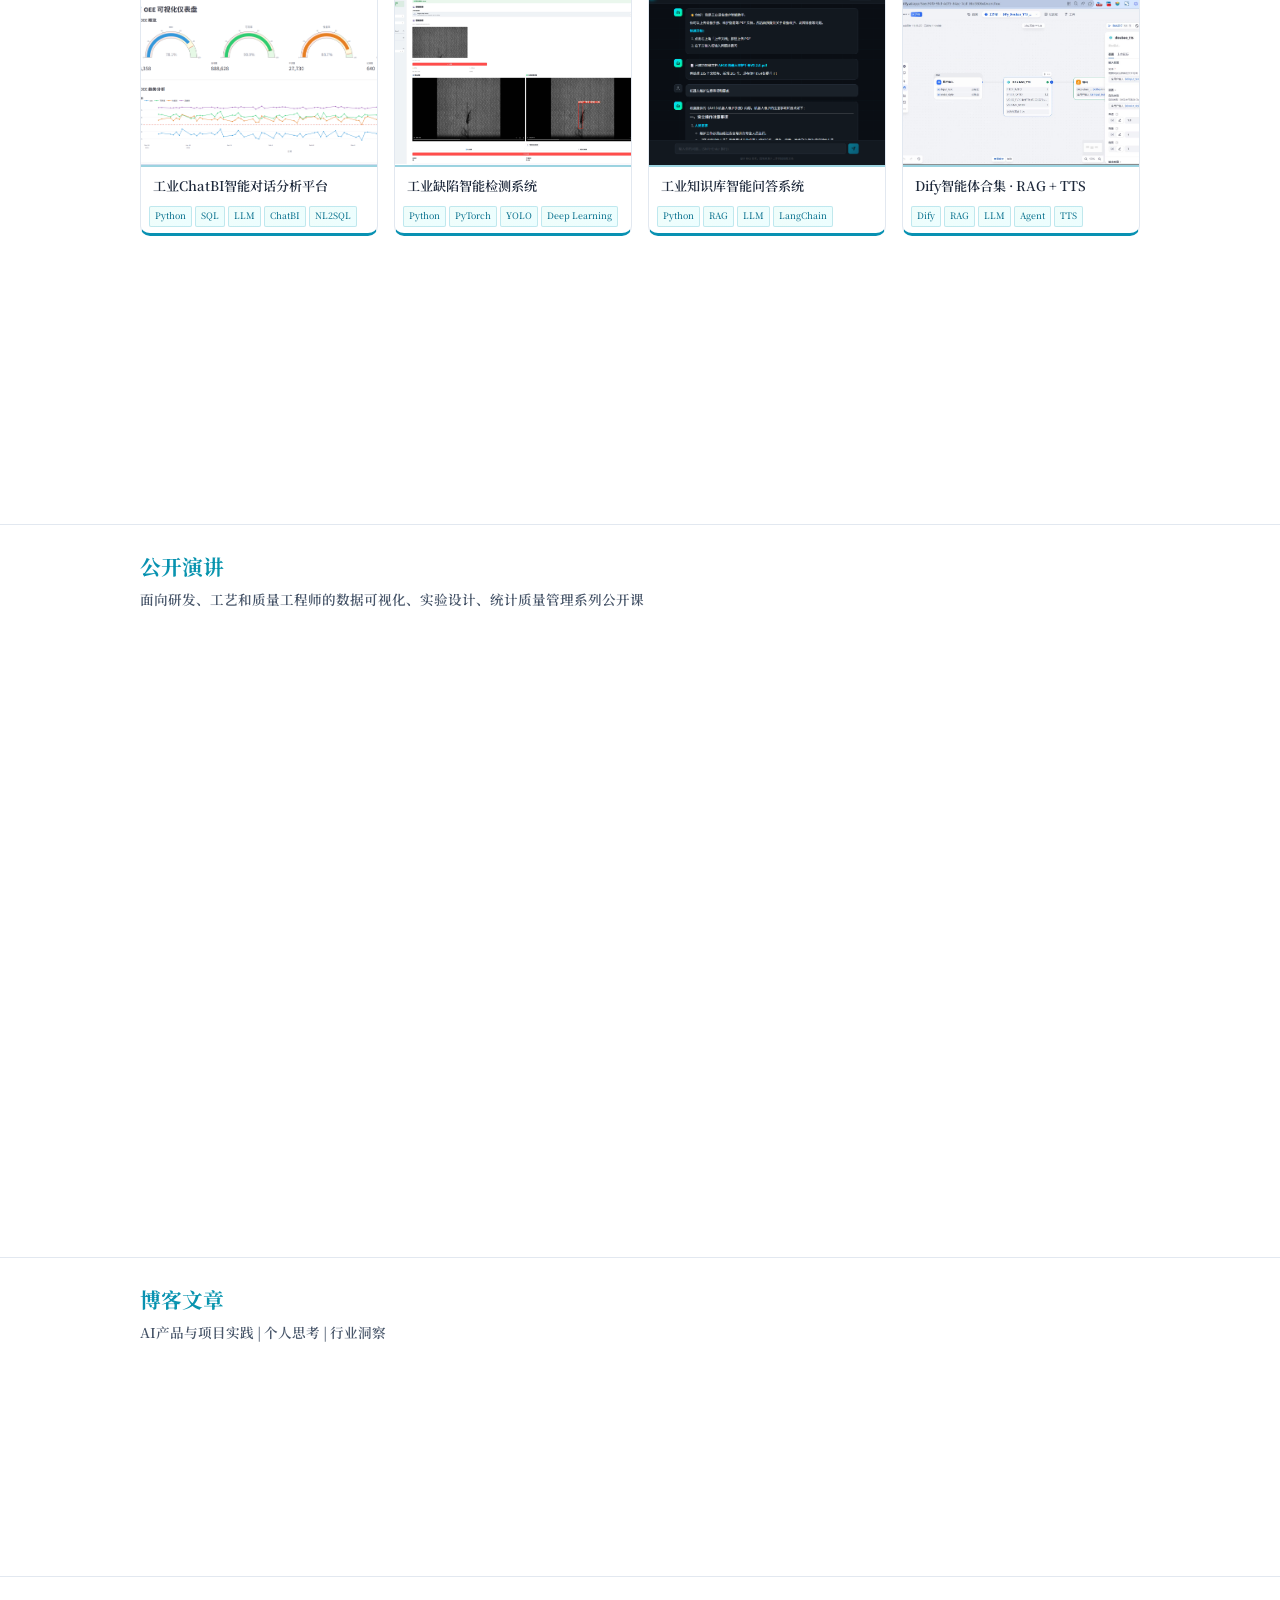
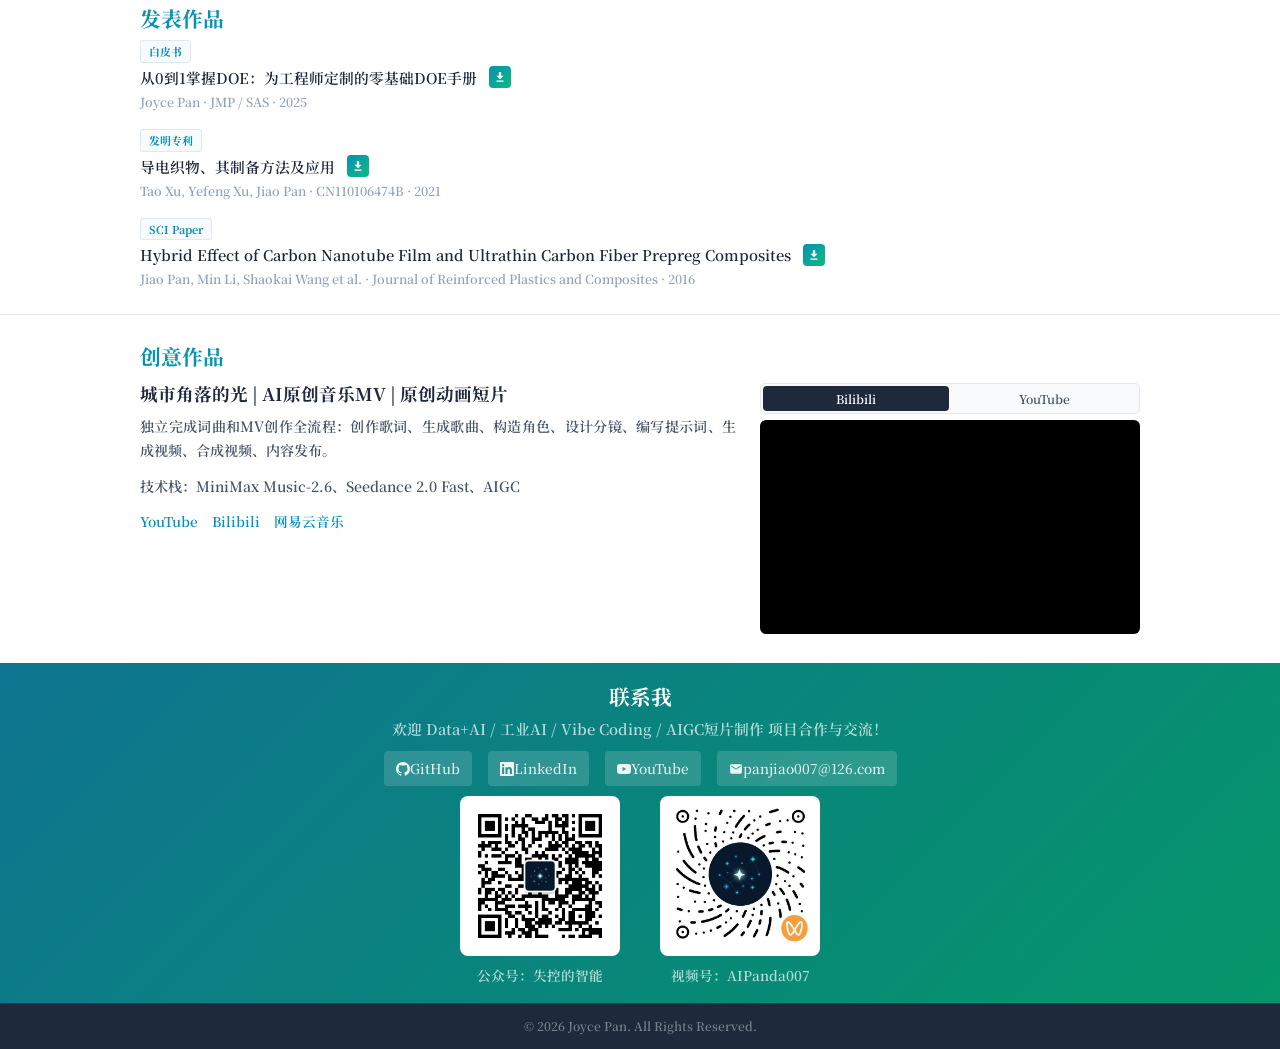
==== commit d57ba430: "V2.4" ====
--- a/index.html
+++ b/index.html
@@ -246,7 +246,7 @@
     </div>
     <!-- Disclaimer 说明栏 -->
     <div class="ai-chat-disclaimer">
-      <span data-en="🌐 VPN required · ⚠️ AI-generated content, use with discretion" data-zh="🌐 需要外网访问 · ⚠️ 内容由 AI 生成，请谨慎使用">🌐 需要外网访问 · ⚠️ 内容由 AI 生成，请谨慎使用</span>
+      <span data-en="⚠️ AI-generated content, use with discretion" data-zh="⚠️ 内容由 AI 生成，请谨慎使用">⚠️ 内容由 AI 生成，请谨慎使用</span>
     </div>
   </div>
 </div>
